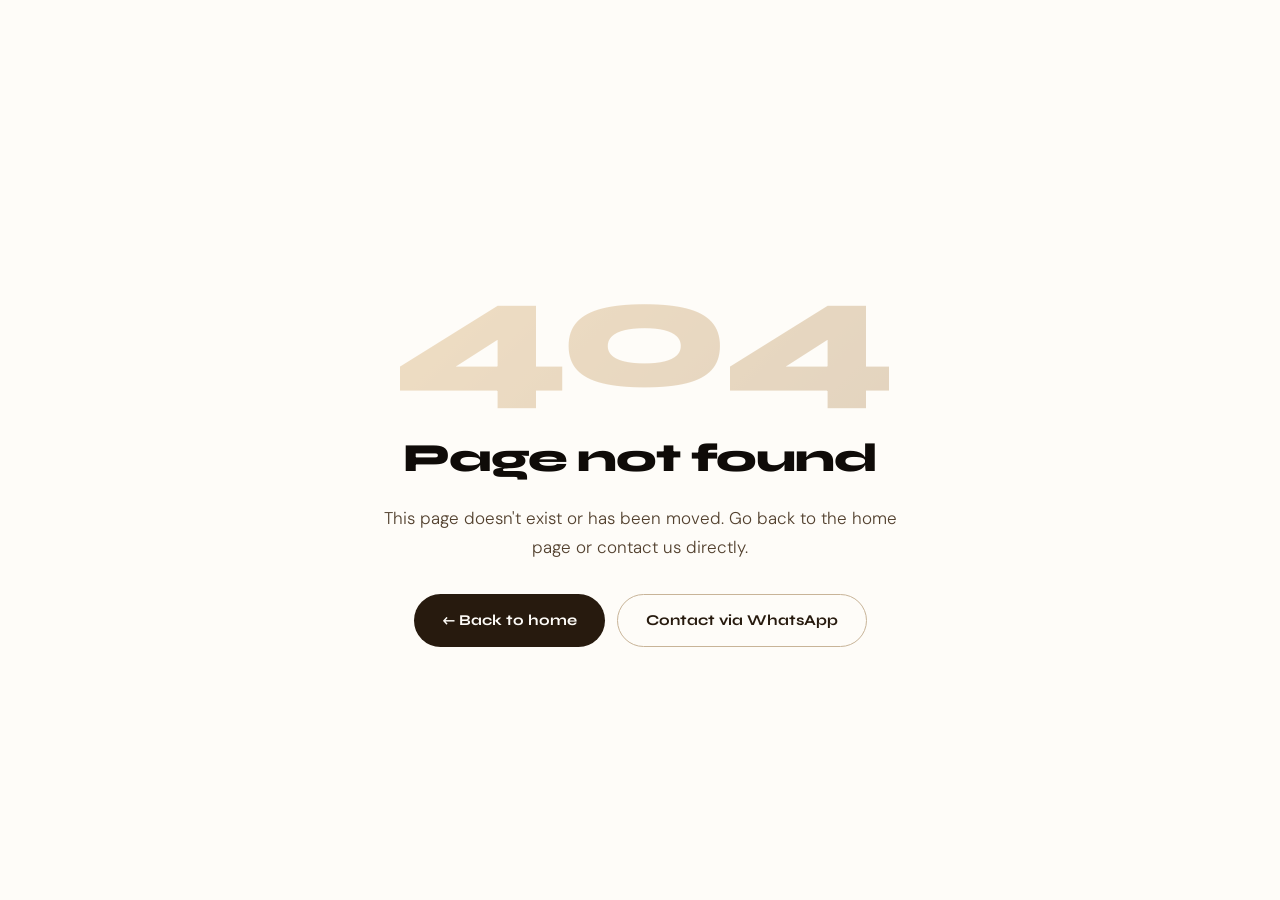
==== index.html @ 16328765 "deploy: 2026-05-04 21:07 — manual" ====
<!DOCTYPE html>
<html lang="fr">
  <head>
    <meta charset="UTF-8" />
    <link rel="icon" type="image/svg+xml" href="/favicon.svg" />
    <meta name="viewport" content="width=device-width, initial-scale=1.0" />
    <meta name="theme-color" content="#f5ede0" />

    <!-- SEO Primary -->
    <title>Zcoore — Solutions IT pour entrepreneurs & PME</title>
    <meta name="description" content="Zcoore vous aide à lancer, développer et maintenir votre présence digitale. Sites web, développement sur mesure, maintenance. Contactez-nous sur WhatsApp sous 24h." />
    <meta name="keywords" content="développement web, site internet, application web, maintenance, IT, entrepreneur, PME, startup, France" />
    <meta name="author" content="Zcoore" />
    <meta name="robots" content="index, follow" />
    <link rel="canonical" href="https://www.zcoore.com" />

    <!-- Open Graph -->
    <meta property="og:type"        content="website" />
    <meta property="og:url"         content="https://www.zcoore.com" />
    <meta property="og:title"       content="Zcoore — Solutions IT pour entrepreneurs" />
    <meta property="og:description" content="Lancez votre présence digitale avec un développeur senior. Sites web, développement sur mesure, maintenance et support." />
    <meta property="og:image"       content="https://www.zcoore.com/og-image.jpg" />
    <meta property="og:image:width" content="1200" />
    <meta property="og:image:height" content="630" />
    <meta property="og:locale"      content="fr_FR" />
    <meta property="og:site_name"   content="Zcoore" />

    <!-- Twitter Card -->
    <meta name="twitter:card"        content="summary_large_image" />
    <meta name="twitter:title"       content="Zcoore — Solutions IT" />
    <meta name="twitter:description" content="Lancez votre présence digitale avec un développeur senior." />
    <meta name="twitter:image"       content="https://www.zcoore.com/og-image.jpg" />

    <!-- JSON-LD Structured Data -->
    <script type="application/ld+json">
    {
      "@context": "https://schema.org",
      "@type": "LocalBusiness",
      "name": "Zcoore",
      "description": "Solutions IT pour entrepreneurs et PME — sites web, développement sur mesure, maintenance.",
      "url": "https://www.zcoore.com",
      "logo": "https://www.zcoore.com/logo.png",
      "contactPoint": {
        "@type": "ContactPoint",
        "contactType": "customer service",
        "availableLanguage": "French"
      },
      "offers": [
        { "@type": "Offer", "name": "Lancement Rapide", "price": "890", "priceCurrency": "EUR" },
        { "@type": "Offer", "name": "Maintenance mensuelle", "price": "89", "priceCurrency": "EUR" }
      ]
    }
    </script>

    <!-- Google Analytics 4 — Consent Mode v2 -->
    <!-- GA4 loads only after user consent (RGPD) -->
    <!-- Measurement ID set via VITE_GA4_ID env var at build time -->
    <script>
      // Initialize dataLayer and gtag before GA script loads
      window.dataLayer = window.dataLayer || [];
      function gtag(){ dataLayer.push(arguments); }

      // Default: deny all until user consents
      gtag('consent', 'default', {
        analytics_storage:  'denied',
        ad_storage:         'denied',
        ad_user_data:       'denied',
        ad_personalization: 'denied',
        wait_for_update:    500,
      });

      gtag('js', new Date());
    </script>

    <!-- Preload critical assets -->
    <link rel="preload" href="/logo.png" as="image" type="image/png" fetchpriority="high" />

    <!-- Fonts — preconnect first, then load -->
    <!-- Preconnect — critical third parties -->
    <link rel="preconnect" href="https://fonts.googleapis.com" />
    <link rel="preconnect" href="https://fonts.gstatic.com" crossorigin />
    <link rel="preconnect" href="https://www.googletagmanager.com" />
    <link rel="preconnect" href="https://www.google-analytics.com" />
    <link rel="dns-prefetch" href="https://wa.me" />
    <link rel="dns-prefetch" href="https://plausible.io" />
    <link href="https://fonts.googleapis.com/css2?family=Syne:wght@600;700;800&family=DM+Sans:opsz,wght@9..40,300;9..40,400;9..40,500&display=swap&subset=latin,latin-ext" rel="stylesheet" />
    <script type="module" crossorigin src="/assets/index-Bsj1W8L2.js"></script>
    <link rel="modulepreload" crossorigin href="/assets/react-D7Zzjp5l.js">
    <link rel="stylesheet" crossorigin href="/assets/index-YXdpjulF.css">
  </head>
  <body>
    <div id="root"></div>
  </body>
</html>
---- assets/index-YXdpjulF.css ----
._wrap_uvgyi_1{display:flex;align-items:center;gap:0;background:#271a0e0f;border:1px solid rgba(39,26,14,.12);border-radius:100px;padding:3px;flex-shrink:0}._btn_uvgyi_12{display:flex;align-items:center;gap:5px;font-family:var(--font-display);font-size:.75rem;font-weight:700;color:var(--text-secondary);padding:5px 10px;border-radius:100px;cursor:pointer;transition:all var(--transition);letter-spacing:.04em;white-space:nowrap;background:transparent}._btn_uvgyi_12:hover{color:var(--gold-dark);background:#c8872a14}._flag_uvgyi_34{font-size:.875rem;line-height:1}._currencySymbol_uvgyi_39{font-size:.875rem;font-weight:800;line-height:1;color:var(--gold-dark)}._label_uvgyi_46{font-size:.6875rem;letter-spacing:.06em}._divider_uvgyi_51{width:1px;height:16px;background:#271a0e24;flex-shrink:0}.nav-dark ._wrap_uvgyi_1{background:#ffffff14;border-color:#ffffff1f}.nav-dark ._btn_uvgyi_12{color:#fefcf8b3}.nav-dark ._divider_uvgyi_51{background:#ffffff24}._navbar_1hf2a_2{position:fixed;top:0;left:0;right:0;z-index:100;padding:0;transition:all var(--transition)}._inner_1hf2a_11{display:flex;align-items:center;justify-content:space-between;gap:24px;height:64px;background:#f5ede0b8;backdrop-filter:blur(12px);-webkit-backdrop-filter:blur(12px);border-bottom:1px solid rgba(200,135,42,.1);padding:0 clamp(20px,5vw,64px);transition:all var(--transition)}._navbar_1hf2a_2._scrolled_1hf2a_27 ._inner_1hf2a_11{height:56px;background:#fefcf8f7;border-bottom-color:var(--border);box-shadow:var(--shadow-sm)}._logo_1hf2a_35{display:flex;align-items:center;flex-shrink:0;z-index:110}._logoImg_1hf2a_42{height:42px;width:auto;object-fit:contain;filter:drop-shadow(0 2px 6px rgba(39,26,14,.1));transition:height var(--transition),filter var(--transition)}._navbar_1hf2a_2._scrolled_1hf2a_27 ._logoImg_1hf2a_42{height:36px}._logo_1hf2a_35:hover ._logoImg_1hf2a_42{filter:drop-shadow(0 4px 14px rgba(200,135,42,.3))}._nav_1hf2a_2{display:flex;align-items:center;gap:2px}._navLink_1hf2a_59{font-family:var(--font-display);font-size:.875rem;font-weight:600;color:var(--text-secondary);padding:7px 13px;border-radius:var(--radius-md);transition:color var(--transition),background var(--transition);letter-spacing:.02em;white-space:nowrap}._navLink_1hf2a_59:hover{color:var(--gold-dark);background:#c8872a14}._ctaNav_1hf2a_76{display:flex;align-items:center;gap:7px;font-family:var(--font-display);font-size:.875rem;font-weight:700;color:var(--white);background:#25d366;padding:9px 17px;border-radius:100px;transition:all var(--transition);margin-left:10px;white-space:nowrap;flex-shrink:0}._ctaNav_1hf2a_76:hover{background:#1eb85a;transform:translateY(-1px);box-shadow:0 4px 16px #25d36647}._hamburger_1hf2a_99{display:none;flex-direction:column;justify-content:center;gap:5px;padding:8px;border-radius:var(--radius-sm);z-index:110;cursor:pointer;flex-shrink:0}._bar_1hf2a_111{display:block;width:22px;height:2px;background:var(--wood);border-radius:2px;transition:all .32s var(--ease-in-out);transform-origin:center}._barOpen1_1hf2a_119{transform:translateY(7px) rotate(45deg)}._barOpen2_1hf2a_120{opacity:0;transform:scaleX(0)}._barOpen3_1hf2a_121{transform:translateY(-7px) rotate(-45deg)}@media (max-width: 960px){._navLink_1hf2a_59{padding:7px 10px;font-size:.8125rem}._ctaNav_1hf2a_76{padding:8px 13px}}@media (max-width: 768px){._hamburger_1hf2a_99{display:flex}._nav_1hf2a_2{position:fixed;inset:0;background:var(--cream);flex-direction:column;justify-content:center;align-items:center;gap:4px;opacity:0;visibility:hidden;pointer-events:none;transition:opacity .3s ease,visibility .3s ease;z-index:105;padding:80px 32px 48px}._navOpen_1hf2a_148{opacity:1;visibility:visible;pointer-events:all}._navLink_1hf2a_59{font-size:1.75rem;font-weight:800;padding:12px 24px;color:var(--wood);border-radius:var(--radius-lg);width:100%;text-align:center;letter-spacing:-.01em}._navLink_1hf2a_59:hover{color:var(--gold-dark);background:#c8872a14}._ctaNav_1hf2a_76{font-size:1.0625rem;padding:15px 36px;margin-left:0;margin-top:20px;width:100%;justify-content:center}}@media (max-width: 480px){._logoImg_1hf2a_42{height:34px}._navbar_1hf2a_2._scrolled_1hf2a_27 ._logoImg_1hf2a_42{height:30px}._navLink_1hf2a_59{font-size:1.5rem}}._rightGroup_1hf2a_179{display:flex;align-items:center;gap:10px;flex-shrink:0;z-index:110}._hero_17rfj_2{position:relative;min-height:100svh;display:flex;flex-direction:column;align-items:center;justify-content:center;overflow:hidden;background:var(--cream);padding:110px 0 72px}._bgGrid_17rfj_15{position:absolute;inset:0;background-image:linear-gradient(rgba(200,135,42,.055) 1px,transparent 1px),linear-gradient(90deg,rgba(200,135,42,.055) 1px,transparent 1px);background-size:56px 56px;mask-image:radial-gradient(ellipse 80% 80% at 50% 50%,black 10%,transparent 100%);pointer-events:none}._bgOrb1_17rfj_27{position:absolute;top:-12%;right:-8%;width:680px;height:680px;background:radial-gradient(circle,rgba(200,135,42,.1) 0%,transparent 65%);border-radius:50%;pointer-events:none}._bgOrb2_17rfj_37{position:absolute;bottom:-12%;left:-8%;width:480px;height:480px;background:radial-gradient(circle,rgba(122,34,24,.07) 0%,transparent 65%);border-radius:50%;pointer-events:none}._heroLogo_17rfj_47{position:relative;z-index:1;margin-bottom:4px}._heroLogoImg_17rfj_53{height:140px;width:auto;object-fit:contain;filter:drop-shadow(0 16px 48px rgba(39,26,14,.2)) drop-shadow(0 4px 12px rgba(39,26,14,.12));animation:_float_17rfj_1 5.5s ease-in-out infinite}._content_17rfj_65{position:relative;z-index:1;text-align:center;display:flex;flex-direction:column;align-items:center;gap:24px;width:100%}._badge_17rfj_77{display:inline-flex;align-items:center;gap:8px;font-size:.75rem;font-weight:600;color:var(--wood-mid);background:#271a0e0f;border:1px solid rgba(39,26,14,.12);padding:6px 14px;border-radius:100px;letter-spacing:.08em;text-transform:uppercase}._badgeDot_17rfj_92{width:7px;height:7px;background:#22c55e;border-radius:50%;flex-shrink:0;box-shadow:0 0 0 3px #22c55e2e;animation:_pulseGreen_17rfj_1 2.2s ease-in-out infinite}@keyframes _pulseGreen_17rfj_1{0%,to{box-shadow:0 0 0 3px #22c55e2e}50%{box-shadow:0 0 0 6px #22c55e14}}._heading_17rfj_107{font-size:clamp(2.5rem,7.5vw,6rem);font-weight:800;line-height:.98;letter-spacing:-.04em;color:var(--black);max-width:860px}._headingAccent_17rfj_116{color:var(--gold);position:relative;display:inline-block}._headingAccent_17rfj_116:after{content:"";position:absolute;bottom:3px;left:0;right:0;height:5px;background:linear-gradient(90deg,var(--gold) 0%,var(--gold-pale) 60%,transparent 100%);border-radius:3px;opacity:.4;transform:scaleX(.9);transform-origin:left}._subheading_17rfj_136{font-size:clamp(1rem,2.2vw,1.2rem);color:var(--text-secondary);max-width:520px;line-height:1.8;font-weight:300}._actions_17rfj_145{display:flex;flex-wrap:wrap;align-items:center;justify-content:center;gap:12px;margin-top:8px}._ctaPrimary_17rfj_154{display:inline-flex;align-items:center;gap:10px;font-family:var(--font-display);font-size:1rem;font-weight:700;color:var(--white);background:#25d366;padding:15px 30px;border-radius:100px;transition:all var(--transition);box-shadow:0 4px 20px #25d36647;letter-spacing:.01em;white-space:nowrap}._ctaPrimary_17rfj_154:hover{background:#1eb85a;transform:translateY(-2px);box-shadow:0 8px 32px #25d36661}._ctaSecondary_17rfj_177{display:inline-flex;align-items:center;gap:8px;font-family:var(--font-display);font-size:1rem;font-weight:600;color:var(--text-primary);padding:15px 26px;border-radius:100px;border:1.5px solid var(--border-dark);transition:all var(--transition);white-space:nowrap}._ctaSecondary_17rfj_177:hover{border-color:var(--gold);color:var(--gold-dark);background:#c8872a0f;gap:12px}._stats_17rfj_200{display:flex;align-items:center;gap:0;margin-top:20px;padding-top:32px;border-top:1px solid var(--border);width:100%;max-width:480px;justify-content:center}._stat_17rfj_200{display:flex;flex-direction:column;align-items:center;gap:3px;flex:1}._statNum_17rfj_220{font-family:var(--font-display);font-size:1.875rem;font-weight:800;color:var(--black);letter-spacing:-.04em;line-height:1}._statLabel_17rfj_229{font-size:.6875rem;color:var(--text-muted);font-weight:500;text-transform:uppercase;letter-spacing:.07em;text-align:center;line-height:1.3}._statDivider_17rfj_239{width:1px;height:36px;background:var(--border);flex-shrink:0}._scrollHint_17rfj_246{position:absolute;bottom:24px;left:50%;transform:translate(-50%);display:flex;flex-direction:column;align-items:center;gap:6px;font-size:.625rem;color:var(--text-light);text-transform:uppercase;letter-spacing:.14em}._scrollLine_17rfj_260{width:1px;height:36px;background:linear-gradient(to bottom,var(--gold),transparent);animation:_scrollPulse_17rfj_1 2.2s ease infinite}@keyframes _scrollPulse_17rfj_1{0%{transform:scaleY(0);transform-origin:top;opacity:1}50%{transform:scaleY(1);transform-origin:top;opacity:1}51%{transform:scaleY(1);transform-origin:bottom}to{transform:scaleY(0);transform-origin:bottom;opacity:0}}@media (max-width: 960px){._heroLogoImg_17rfj_53{height:115px}}@media (max-width: 768px){._hero_17rfj_2{padding:96px 0 64px}._heroLogoImg_17rfj_53{height:88px}._heading_17rfj_107{letter-spacing:-.025em}._actions_17rfj_145{flex-direction:column;width:100%}._ctaPrimary_17rfj_154,._ctaSecondary_17rfj_177{width:100%;justify-content:center;font-size:1.0625rem;padding:17px 24px}._scrollHint_17rfj_246{display:none}}@media (max-width: 480px){._hero_17rfj_2{padding:88px 0 56px}._heroLogoImg_17rfj_53{height:68px}._statNum_17rfj_220{font-size:1.5rem}._statLabel_17rfj_229{font-size:.625rem}}._section_18hr9_2{padding:var(--section-padding) 0;background:var(--white);position:relative}._section_18hr9_2:before{content:"";position:absolute;top:0;left:10%;right:10%;height:1px;background:linear-gradient(90deg,transparent,var(--border),transparent)}._header_18hr9_17{text-align:center;margin-bottom:var(--header-gap);display:flex;flex-direction:column;align-items:center;gap:14px}._label_18hr9_26{font-size:.6875rem;font-weight:700;text-transform:uppercase;letter-spacing:.14em;color:var(--gold-dark);display:flex;align-items:center;gap:8px}._label_18hr9_26:before{content:"";display:block;width:20px;height:1.5px;background:var(--gold);border-radius:1px}._title_18hr9_45{font-size:clamp(2rem,4.5vw,3.25rem);font-weight:800;letter-spacing:-.035em;color:var(--black)}._titleAccent_18hr9_52{color:var(--gold)}._description_18hr9_54{color:var(--text-secondary);font-size:clamp(.9375rem,1.8vw,1.0625rem);max-width:460px;line-height:1.75;font-weight:300}._grid_18hr9_63{display:grid;grid-template-columns:repeat(3,1fr);gap:20px}._card_18hr9_70{border-radius:var(--radius-xl);overflow:hidden;transition:transform var(--transition),box-shadow var(--transition);position:relative}._card_18hr9_70:hover{transform:translateY(-5px);box-shadow:var(--shadow-lg)}._cardInner_18hr9_82{padding:32px 28px;height:100%;display:flex;flex-direction:column;gap:18px}._card--gold_18hr9_91{background:var(--white);border:2px solid var(--gold);box-shadow:0 0 0 5px #c8872a12}._card--gold_18hr9_91 ._cardCta_18hr9_96{background:var(--gold);color:var(--white)}._card--gold_18hr9_91 ._cardCta_18hr9_96:hover{background:var(--gold-dark)}._card--gold_18hr9_91 ._feature_18hr9_98 svg{color:var(--gold-dark)}._card--dark_18hr9_100{background:var(--wood);border:2px solid var(--wood-light)}._card--dark_18hr9_100 ._cardTitle_18hr9_104{color:var(--white)}._card--dark_18hr9_100 ._cardSubtitle_18hr9_105{color:#fefcf873}._card--dark_18hr9_100 ._cardDescription_18hr9_106{color:#fefcf894}._card--dark_18hr9_100 ._feature_18hr9_98{color:#fefcf8cc}._card--dark_18hr9_100 ._feature_18hr9_98 svg{color:var(--gold-light)}._card--dark_18hr9_100 ._tag_18hr9_109{background:#c8872a24;color:var(--gold-light);border-color:#c8872a33}._card--dark_18hr9_100 ._cardCta_18hr9_96{background:#ffffff14;color:var(--white);border:1px solid rgba(255,255,255,.16)}._card--dark_18hr9_100 ._cardCta_18hr9_96:hover{background:#ffffff26}._card--light_18hr9_113{background:var(--cream);border:1.5px solid var(--border-dark)}._card--light_18hr9_113 ._cardCta_18hr9_96{background:var(--wood);color:var(--white)}._card--light_18hr9_113 ._cardCta_18hr9_96:hover{background:var(--black)}._card--light_18hr9_113 ._feature_18hr9_98 svg{color:var(--gold-dark)}._cardTop_18hr9_122{display:flex;align-items:center;justify-content:space-between}._iconWrap_18hr9_128{width:48px;height:48px;display:flex;align-items:center;justify-content:center;background:#c8872a1a;border-radius:var(--radius-md);flex-shrink:0}._icon_18hr9_128{font-size:1.375rem;line-height:1}._tag_18hr9_109{font-size:.6875rem;font-weight:700;text-transform:uppercase;letter-spacing:.08em;color:var(--gold-dark);background:#c8872a1a;border:1px solid rgba(200,135,42,.18);padding:4px 10px;border-radius:100px}._cardMeta_18hr9_152{display:flex;flex-direction:column;gap:3px}._cardTitle_18hr9_104{font-size:1.375rem;font-weight:800;letter-spacing:-.025em;line-height:1.1;color:var(--black)}._cardSubtitle_18hr9_105{font-size:.8125rem;color:var(--text-muted);font-weight:400}._cardDescription_18hr9_106{font-size:.9rem;color:var(--text-secondary);line-height:1.7;flex:1}._features_18hr9_175{list-style:none;display:flex;flex-direction:column;gap:9px}._feature_18hr9_98{display:flex;align-items:center;gap:9px;font-size:.875rem;color:var(--text-secondary)}._feature_18hr9_98 svg{flex-shrink:0;color:var(--gold-dark)}._cardCta_18hr9_96{display:flex;align-items:center;justify-content:space-between;gap:8px;font-family:var(--font-display);font-size:.9rem;font-weight:700;padding:14px 18px 13px;border-radius:var(--radius-md);transition:all var(--transition);margin-top:auto;cursor:pointer;letter-spacing:.01em;border:none}@media (max-width: 960px){._grid_18hr9_63{grid-template-columns:repeat(2,1fr)}._grid_18hr9_63>*:nth-child(3){grid-column:1 / -1;max-width:480px;justify-self:center;width:100%}}@media (max-width: 768px){._grid_18hr9_63{grid-template-columns:1fr}._grid_18hr9_63>*:nth-child(3){grid-column:auto;max-width:none;justify-self:auto}}@media (max-width: 480px){._cardInner_18hr9_82{padding:24px 20px}._cardTitle_18hr9_104{font-size:1.25rem}}._card--cream_18hr9_232{background:var(--cream);border:1.5px solid var(--border-dark)}._card--cream_18hr9_232 ._cardTitle_18hr9_104{color:var(--black)}._card--cream_18hr9_232 ._cardSubtitle_18hr9_105{color:var(--text-muted)}._card--cream_18hr9_232 ._cardDescription_18hr9_106,._card--cream_18hr9_232 ._feature_18hr9_98{color:var(--text-secondary)}._card--cream_18hr9_232 ._feature_18hr9_98 svg{color:var(--gold-dark)}._card--cream_18hr9_232 ._cardCta_18hr9_96{background:var(--wood);color:var(--white);border:none}._card--cream_18hr9_232 ._cardCta_18hr9_96:hover{background:var(--black)}._section_68p4r_1{padding:var(--section-padding) 0;background:var(--cream);position:relative}._section_68p4r_1:before{content:"";position:absolute;top:0;left:10%;right:10%;height:1px;background:linear-gradient(90deg,transparent,var(--border-dark),transparent)}._header_68p4r_13{text-align:center;margin-bottom:var(--header-gap);display:flex;flex-direction:column;align-items:center;gap:14px}._label_68p4r_21{font-size:.6875rem;font-weight:700;text-transform:uppercase;letter-spacing:.14em;color:var(--gold-dark);display:flex;align-items:center;gap:8px}._label_68p4r_21:before{content:"";display:block;width:20px;height:1.5px;background:var(--gold);border-radius:1px}._title_68p4r_32{font-size:clamp(2rem,4.5vw,3.25rem);font-weight:800;letter-spacing:-.035em;color:var(--black);line-height:1.08}._titleAccent_68p4r_37{color:var(--gold)}._description_68p4r_38{color:var(--text-secondary);font-size:clamp(.9375rem,1.8vw,1.0625rem);max-width:480px;line-height:1.75;font-weight:300}._toggle_68p4r_43{display:inline-flex;align-items:center;gap:4px;background:var(--white);border:1.5px solid var(--border-dark);border-radius:100px;padding:4px;margin-top:6px}._toggleBtn_68p4r_48{display:flex;align-items:center;gap:8px;font-family:var(--font-display);font-size:.875rem;font-weight:600;color:var(--text-muted);padding:9px 22px;border-radius:100px;transition:all var(--transition);cursor:pointer;letter-spacing:.02em;white-space:nowrap}._toggleActive_68p4r_55{background:var(--wood);color:var(--white)}._saveBadge_68p4r_56{font-size:.6875rem;font-weight:700;color:var(--wood);background:var(--gold-pale);padding:2px 7px;border-radius:100px}._toggleActive_68p4r_55 ._saveBadge_68p4r_56{background:var(--gold);color:var(--white)}._grid_68p4r_63{display:grid;grid-template-columns:repeat(3,1fr);gap:20px;align-items:stretch}._card_68p4r_68{border-radius:var(--radius-xl);padding:32px 28px;display:flex;flex-direction:column;gap:22px;position:relative;overflow:hidden;transition:transform var(--transition),box-shadow var(--transition)}._card_68p4r_68:hover{transform:translateY(-5px);box-shadow:var(--shadow-lg)}._cardFeatured_68p4r_77{transform:translateY(-6px);box-shadow:var(--shadow-xl);z-index:1}._cardFeatured_68p4r_77:hover{transform:translateY(-10px)}._card--light_68p4r_80{background:var(--white);border:1.5px solid var(--border-dark)}._card--light_68p4r_80 ._planName_68p4r_81{color:var(--black)}._card--light_68p4r_80 ._planDesc_68p4r_82{color:var(--text-muted)}._card--light_68p4r_80 ._priceAmount_68p4r_83{color:var(--wood)}._card--light_68p4r_80 ._priceCurrencySymbol_68p4r_84{color:var(--gold-dark)}._card--light_68p4r_80 ._pricePeriod_68p4r_85,._card--light_68p4r_80 ._priceSub_68p4r_86{color:var(--text-muted)}._card--light_68p4r_80 ._priceBlock_68p4r_87{border-color:var(--border)}._card--light_68p4r_80 ._feature_68p4r_88{color:var(--text-secondary);border-bottom-color:var(--border-light)}._card--light_68p4r_80 ._featureNo_68p4r_89{color:var(--text-light);opacity:.6}._card--light_68p4r_80 ._feature_68p4r_88 svg{color:var(--gold-dark)}._card--light_68p4r_80 ._featureNo_68p4r_89 svg{color:var(--text-light)}._card--dark_68p4r_93{background:var(--wood);border:1.5px solid rgba(200,135,42,.25)}._card--dark_68p4r_93:after{content:"";position:absolute;top:0;left:0;right:0;height:3px;background:linear-gradient(90deg,var(--gold-dark),var(--gold-light),var(--gold-dark))}._card--dark_68p4r_93 ._planName_68p4r_81{color:var(--white)}._card--dark_68p4r_93 ._planDesc_68p4r_82{color:#fefcf880}._card--dark_68p4r_93 ._priceBlock_68p4r_87{border-color:#c8872a2e}._card--dark_68p4r_93 ._priceAmount_68p4r_83,._card--dark_68p4r_93 ._priceCustom_68p4r_102{color:var(--gold-light)}._card--dark_68p4r_93 ._priceCurrencySymbol_68p4r_84,._card--dark_68p4r_93 ._pricePeriod_68p4r_85{color:var(--gold)}._card--dark_68p4r_93 ._priceSub_68p4r_86{color:#fefcf86b}._card--dark_68p4r_93 ._feature_68p4r_88{color:#fefcf8cc;border-bottom-color:#ffffff12}._card--dark_68p4r_93 ._featureNo_68p4r_89{color:#fefcf847}._card--dark_68p4r_93 ._feature_68p4r_88 svg{color:var(--gold-light)}._card--dark_68p4r_93 ._featureNo_68p4r_89 svg{color:#ffffff2e}._featuredBanner_68p4r_111{position:absolute;top:0;left:0;right:0;text-align:center;font-family:var(--font-display);font-size:.6875rem;font-weight:800;text-transform:uppercase;letter-spacing:.12em;color:var(--wood);background:linear-gradient(90deg,var(--gold-dark),var(--gold-light),var(--gold-dark));padding:8px;z-index:1}._card--dark_68p4r_93._cardFeatured_68p4r_77:after{display:none}._cardTop_68p4r_122{display:flex;gap:14px;align-items:flex-start;margin-top:24px}._card_68p4r_68:not(._cardFeatured_68p4r_77) ._cardTop_68p4r_122{margin-top:0}._planIcon_68p4r_124{font-size:1.625rem;line-height:1;flex-shrink:0;margin-top:2px}._planName_68p4r_81{font-size:1.3125rem;font-weight:800;letter-spacing:-.025em;line-height:1.1}._planDesc_68p4r_82{font-size:.875rem;margin-top:4px;line-height:1.55;font-weight:300}._priceBlock_68p4r_87{display:flex;flex-direction:column;gap:5px;padding:18px 0;border-top:1px solid var(--border);border-bottom:1px solid var(--border)}._priceRow_68p4r_133{display:flex;align-items:baseline;gap:3px;flex-wrap:wrap}._priceAmount_68p4r_83{font-family:var(--font-display);font-size:3rem;font-weight:800;letter-spacing:-.045em;line-height:1;color:var(--wood)}._priceCurrencySymbol_68p4r_84{font-family:var(--font-display);font-size:1.25rem;font-weight:700;color:var(--gold-dark);margin-left:2px}._pricePeriod_68p4r_85{font-family:var(--font-display);font-size:.9375rem;font-weight:500;margin-left:3px;color:var(--text-muted)}._priceCustom_68p4r_102{font-family:var(--font-display);font-size:2rem;font-weight:800;letter-spacing:-.03em;color:var(--gold-light)}._priceSub_68p4r_86{font-size:.8rem;font-weight:400;line-height:1.5;color:var(--text-muted)}._features_68p4r_152{list-style:none;display:flex;flex-direction:column;flex:1}._feature_68p4r_88{display:flex;align-items:flex-start;gap:9px;font-size:.875rem;font-weight:400;padding:8px 0;border-bottom:1px solid var(--border-light);line-height:1.4;color:var(--text-secondary)}._feature_68p4r_88:last-child{border-bottom:none}._feature_68p4r_88 svg{flex-shrink:0;margin-top:1px;color:var(--gold-dark)}._featureNo_68p4r_89{opacity:.55}._featureNo_68p4r_89 svg{color:var(--text-muted)!important}._cta_68p4r_164{display:flex;align-items:center;justify-content:space-between;font-family:var(--font-display);font-size:.9rem;font-weight:700;padding:13px 18px;border-radius:var(--radius-md);transition:all var(--transition);cursor:pointer;margin-top:auto;color:var(--wood);background:var(--cream);border:1.5px solid var(--border-dark);letter-spacing:.01em}._cta_68p4r_164:hover{background:var(--gold);border-color:var(--gold);color:var(--white);transform:translateY(-1px)}._ctaFeatured_68p4r_173{background:var(--gold);border-color:var(--gold);color:var(--wood);font-weight:800;font-size:.9375rem;padding:14px 20px}._ctaFeatured_68p4r_173:hover{background:var(--gold-light);border-color:var(--gold-light)}._note_68p4r_176{text-align:center;margin-top:48px;font-size:.9rem;color:var(--text-muted);line-height:1.6}@media (max-width: 960px){._grid_68p4r_63{grid-template-columns:repeat(2,1fr);max-width:680px;margin:0 auto}._cardFeatured_68p4r_77{grid-column:1 / -1;transform:none;box-shadow:var(--shadow-xl);order:-1}._cardFeatured_68p4r_77:hover{transform:translateY(-5px)}}@media (max-width: 768px){._grid_68p4r_63{grid-template-columns:1fr;max-width:100%;gap:14px}._cardFeatured_68p4r_77{grid-column:auto}._priceAmount_68p4r_83{font-size:2.875rem}}@media (max-width: 480px){._card_68p4r_68{padding:24px 20px}._priceAmount_68p4r_83{font-size:2.5rem}._toggleBtn_68p4r_48{padding:8px 14px;font-size:.8125rem}}._badge_1b08i_1{display:inline-flex;align-items:center;gap:7px;font-family:var(--font-display);font-size:.8125rem;font-weight:600;color:var(--text-primary);background:var(--white);border:1px solid var(--border);padding:6px 13px 6px 9px;border-radius:100px;transition:all var(--transition);cursor:default;letter-spacing:.02em;position:relative}._badge_1b08i_1:before{content:"";position:absolute;left:0;top:0;bottom:0;width:3px;background:var(--tech-color, var(--gold));border-radius:100px 0 0 100px;opacity:.7;transition:opacity var(--transition)}._badge_1b08i_1:hover{border-color:var(--tech-color, var(--gold));transform:translateY(-2px);box-shadow:var(--shadow-md)}._badge_1b08i_1:hover:before{opacity:1}._icon_1b08i_43{width:16px;height:16px;flex-shrink:0;color:var(--tech-color, var(--gold-dark))}._letterIcon_1b08i_50{width:16px;height:16px;display:flex;align-items:center;justify-content:center;font-family:var(--font-display);font-size:.75rem;font-weight:800;color:var(--tech-color, var(--gold-dark));flex-shrink:0}._name_1b08i_63{line-height:1}._section_1kfya_2{padding:var(--section-padding) 0;background:var(--white);position:relative}._section_1kfya_2:before{content:"";position:absolute;top:0;left:10%;right:10%;height:1px;background:linear-gradient(90deg,transparent,var(--border),transparent)}._layout_1kfya_16{display:grid;grid-template-columns:380px 1fr;gap:80px;align-items:center}._left_1kfya_24{display:flex;flex-direction:column;align-items:center;gap:36px}._avatarWrap_1kfya_31{position:relative}._avatar_1kfya_31{width:200px;height:200px;border-radius:50%;background:linear-gradient(145deg,var(--wood) 0%,var(--wood-mid) 100%);display:flex;align-items:center;justify-content:center;border:3px solid var(--gold);box-shadow:0 0 0 8px #c8872a17,var(--shadow-xl);animation:_float_1kfya_1 4.5s ease-in-out infinite}._avatarInitial_1kfya_47{font-family:var(--font-display);font-size:5rem;font-weight:800;color:var(--gold-light);line-height:1}._avatarBadge_1kfya_55{position:absolute;bottom:10px;right:-14px;display:flex;align-items:center;gap:6px;font-size:.75rem;font-weight:700;color:var(--white);background:var(--wood);border:2px solid var(--gold);padding:6px 13px;border-radius:100px;letter-spacing:.05em;text-transform:uppercase;white-space:nowrap;box-shadow:var(--shadow-md)}._avatarBadgeDot_1kfya_74{width:7px;height:7px;background:#22c55e;border-radius:50%;flex-shrink:0}._credentials_1kfya_82{display:flex;gap:0;width:100%;background:var(--cream);border:1px solid var(--border);border-radius:var(--radius-lg);overflow:hidden}._credential_1kfya_82{display:flex;flex-direction:column;align-items:center;gap:3px;text-align:center;flex:1;padding:18px 12px;position:relative}._credential_1kfya_82+._credential_1kfya_82:before{content:"";position:absolute;left:0;top:20%;bottom:20%;width:1px;background:var(--border-dark)}._credNum_1kfya_111{font-family:var(--font-display);font-size:1.75rem;font-weight:800;color:var(--black);letter-spacing:-.04em;line-height:1}._credLabel_1kfya_120{font-size:.625rem;color:var(--text-muted);text-transform:uppercase;letter-spacing:.07em;font-weight:600;line-height:1.35}._right_1kfya_130{display:flex;flex-direction:column;gap:20px}._label_1kfya_136{font-size:.6875rem;font-weight:700;text-transform:uppercase;letter-spacing:.14em;color:var(--gold-dark);display:flex;align-items:center;gap:8px}._label_1kfya_136:before{content:"";display:block;width:20px;height:1.5px;background:var(--gold);border-radius:1px}._title_1kfya_154{font-size:clamp(1.875rem,3.5vw,2.875rem);font-weight:800;letter-spacing:-.035em;line-height:1.08;color:var(--black)}._titleAccent_1kfya_161{color:var(--gold)}._text_1kfya_163{font-size:1.0625rem;color:var(--text-secondary);line-height:1.82;font-weight:300}._stackSection_1kfya_171{margin-top:4px;display:flex;flex-direction:column;gap:14px;padding-top:20px;border-top:1px solid var(--border)}._stackLabel_1kfya_180{font-size:.6875rem;font-weight:700;text-transform:uppercase;letter-spacing:.11em;color:var(--text-muted)}._stack_1kfya_171{display:flex;flex-wrap:wrap;gap:7px}._techBadge_1kfya_194{font-family:var(--font-display);font-size:.8125rem;font-weight:600;color:var(--text-primary);background:var(--cream);border:1px solid var(--border);padding:6px 13px;border-radius:100px;transition:all var(--transition);cursor:default;letter-spacing:.02em}._techBadge_1kfya_194:hover{background:var(--wood);color:var(--gold-light);border-color:var(--wood);transform:translateY(-2px);box-shadow:var(--shadow-md)}@media (max-width: 1024px){._layout_1kfya_16{grid-template-columns:320px 1fr;gap:56px}._avatar_1kfya_31{width:170px;height:170px}._avatarInitial_1kfya_47{font-size:4.25rem}}@media (max-width: 900px){._layout_1kfya_16{grid-template-columns:1fr;gap:48px}._left_1kfya_24{flex-direction:row;align-items:center;justify-content:center;gap:36px}._credentials_1kfya_82{flex-direction:column;border-radius:var(--radius-md);flex:none;min-width:160px}._credential_1kfya_82+._credential_1kfya_82:before{inset:0 20% auto;width:auto;height:1px}}@media (max-width: 768px){._left_1kfya_24{flex-direction:column}._credentials_1kfya_82{flex-direction:row;width:100%}._credential_1kfya_82+._credential_1kfya_82:before{inset:20% auto 20% 0;width:1px;height:auto}._avatar_1kfya_31{width:150px;height:150px}._avatarInitial_1kfya_47{font-size:3.75rem}._avatarBadge_1kfya_55{font-size:.6875rem;right:-8px}}@media (max-width: 480px){._avatar_1kfya_31{width:130px;height:130px}._avatarInitial_1kfya_47{font-size:3.25rem}._credNum_1kfya_111{font-size:1.5rem}}._avatarPhoto_1kfya_261{width:100%;height:100%;object-fit:cover;border-radius:50%;display:block}._wrap_qvyrm_1{position:relative;overflow:hidden;display:block;background:var(--cream)}._img_qvyrm_9{width:100%;height:100%;display:block;transition:opacity .3s ease}._loading_qvyrm_16 ._img_qvyrm_9{opacity:0}._loaded_qvyrm_17 ._img_qvyrm_9{opacity:1}._fit-cover_qvyrm_20{object-fit:cover}._fit-contain_qvyrm_21{object-fit:contain}._fit-fill_qvyrm_22{object-fit:fill}._shimmer_qvyrm_25{position:absolute;inset:0;background:linear-gradient(90deg,var(--cream) 0%,var(--cream-mid) 40%,var(--cream) 80%);background-size:200% 100%;animation:_shimmerSlide_qvyrm_1 1.4s ease-in-out infinite}@keyframes _shimmerSlide_qvyrm_1{0%{background-position:200% 0}to{background-position:-200% 0}}._loaded_qvyrm_17 ._shimmer_qvyrm_25{display:none}._fallback_qvyrm_46{width:100%;height:100%;display:flex;align-items:center;justify-content:center;background:var(--cream);color:var(--text-muted);min-height:80px}._fallbackIcon_qvyrm_57{font-size:2rem;opacity:.4}._section_4qfev_1{padding:var(--section-padding) 0;background:var(--cream);position:relative}._section_4qfev_1:before{content:"";position:absolute;top:0;left:10%;right:10%;height:1px;background:linear-gradient(90deg,transparent,var(--border-dark),transparent)}._header_4qfev_15{text-align:center;margin-bottom:var(--header-gap);display:flex;flex-direction:column;align-items:center;gap:14px}._label_4qfev_24{font-size:.6875rem;font-weight:700;text-transform:uppercase;letter-spacing:.14em;color:var(--gold-dark);display:flex;align-items:center;gap:8px}._label_4qfev_24:before{content:"";display:block;width:20px;height:1.5px;background:var(--gold);border-radius:1px}._title_4qfev_36{font-size:clamp(2rem,4.5vw,3.25rem);font-weight:800;letter-spacing:-.035em;color:var(--black);line-height:1.08}._titleAccent_4qfev_41{color:var(--gold)}._description_4qfev_43{color:var(--text-secondary);font-size:clamp(.9375rem,1.8vw,1.0625rem);max-width:480px;line-height:1.75;font-weight:300}._filters_4qfev_50{display:flex;gap:6px;flex-wrap:wrap;justify-content:center;margin-top:4px}._filterBtn_4qfev_58{font-family:var(--font-display);font-size:.8125rem;font-weight:600;color:var(--text-muted);background:var(--white);border:1.5px solid var(--border-dark);padding:7px 18px;border-radius:100px;cursor:pointer;transition:all var(--transition);letter-spacing:.03em}._filterBtn_4qfev_58:hover{color:var(--gold-dark);border-color:var(--gold)}._filterActive_4qfev_76{background:var(--wood);color:var(--white)!important;border-color:var(--wood)!important}._grid_4qfev_83{display:grid;grid-template-columns:repeat(3,1fr);gap:20px}._card_4qfev_90{background:var(--white);border-radius:var(--radius-xl);overflow:hidden;border:1.5px solid var(--border);transition:transform var(--transition),box-shadow var(--transition),border-color var(--transition);display:flex;flex-direction:column}._card_4qfev_90:hover{transform:translateY(-5px);box-shadow:var(--shadow-lg);border-color:var(--gold)}._visual_4qfev_107{position:relative;height:180px;background:linear-gradient(135deg,var(--grad-from, #c8872a),var(--grad-to, #2a1f14));overflow:hidden;flex-shrink:0}._visual_4qfev_107:before{content:"";position:absolute;inset:0;background-image:url("data:image/svg+xml,%3Csvg viewBox='0 0 200 200' xmlns='http://www.w3.org/2000/svg'%3E%3Cfilter id='n'%3E%3CfeTurbulence type='fractalNoise' baseFrequency='0.9' numOctaves='4' stitchTiles='stitch'/%3E%3C/filter%3E%3Crect width='100%25' height='100%25' filter='url(%23n)' opacity='0.04'/%3E%3C/svg%3E");opacity:.5}._visualInner_4qfev_124{position:absolute;inset:16px;background:#ffffff0f;border-radius:var(--radius-md);border:1px solid rgba(255,255,255,.12);overflow:hidden;backdrop-filter:blur(4px)}._mockupBar_4qfev_134{display:flex;gap:5px;padding:8px 10px;background:#00000026;border-bottom:1px solid rgba(255,255,255,.07)}._mockupBar_4qfev_134 span{display:block;width:7px;height:7px;border-radius:50%;background:#ffffff4d}._mockupBar_4qfev_134 span:first-child{background:#ff646480}._mockupBar_4qfev_134 span:nth-child(2){background:#ffc83280}._mockupBar_4qfev_134 span:last-child{background:#32c86480}._mockupContent_4qfev_153{padding:12px;display:flex;flex-direction:column;gap:8px}._mockupLine_4qfev_160{height:7px;background:#ffffff2e;border-radius:4px}._mockupBlock_4qfev_166{height:40px;background:#ffffff14;border-radius:var(--radius-sm);margin:4px 0}._categoryBadge_4qfev_173{position:absolute;top:12px;right:12px;width:32px;height:32px;background:#0000004d;backdrop-filter:blur(8px);border-radius:50%;display:flex;align-items:center;justify-content:center;font-size:.9375rem;border:1px solid rgba(255,255,255,.15)}._body_4qfev_188{padding:24px;display:flex;flex-direction:column;gap:12px;flex:1}._meta_4qfev_196{display:flex;align-items:center;gap:10px}._year_4qfev_202{font-size:.75rem;font-weight:700;color:var(--text-muted);letter-spacing:.06em}._duration_4qfev_208{font-size:.75rem;font-weight:600;color:var(--gold-dark);background:#c8872a1a;border:1px solid rgba(200,135,42,.18);padding:2px 8px;border-radius:100px}._cardTitle_4qfev_217{font-size:1.125rem;font-weight:800;color:var(--black);letter-spacing:-.02em;line-height:1.2}._tagline_4qfev_225{font-size:.875rem;color:var(--text-muted);line-height:1.5;font-weight:300}._metrics_4qfev_233{display:flex;gap:0;background:var(--cream);border:1px solid var(--border);border-radius:var(--radius-md);overflow:hidden;margin:4px 0}._metric_4qfev_233{flex:1;display:flex;flex-direction:column;align-items:center;gap:2px;padding:10px 8px;text-align:center;position:relative}._metric_4qfev_233+._metric_4qfev_233:before{content:"";position:absolute;left:0;top:20%;bottom:20%;width:1px;background:var(--border-dark)}._metricValue_4qfev_262{font-family:var(--font-display);font-size:1rem;font-weight:800;color:var(--black);letter-spacing:-.02em;line-height:1}._metricLabel_4qfev_270{font-size:.625rem;color:var(--text-muted);text-transform:uppercase;letter-spacing:.06em;font-weight:500;line-height:1.3}._stack_4qfev_280{display:flex;flex-wrap:wrap;gap:5px}._stackBadge_4qfev_286{font-family:var(--font-display);font-size:.6875rem;font-weight:600;color:var(--text-secondary);background:var(--cream);border:1px solid var(--border);padding:3px 9px;border-radius:100px;letter-spacing:.02em}._actions_4qfev_298{display:flex;align-items:center;gap:10px;margin-top:auto;padding-top:8px}._caseBtn_4qfev_306{display:flex;align-items:center;gap:8px;font-family:var(--font-display);font-size:.875rem;font-weight:700;color:var(--white);background:var(--wood);padding:10px 18px;border-radius:var(--radius-md);cursor:pointer;transition:all var(--transition);flex:1;justify-content:center;letter-spacing:.01em}._caseBtn_4qfev_306:hover{background:var(--black);gap:12px}._liveBtn_4qfev_328{display:flex;align-items:center;justify-content:center;width:38px;height:38px;background:var(--cream);border:1.5px solid var(--border-dark);border-radius:var(--radius-md);color:var(--text-muted);transition:all var(--transition);flex-shrink:0}._liveBtn_4qfev_328:hover{border-color:var(--gold);color:var(--gold-dark);background:#c8872a0f}@media (max-width: 960px){._grid_4qfev_83{grid-template-columns:repeat(2,1fr)}}@media (max-width: 640px){._grid_4qfev_83{grid-template-columns:1fr}._visual_4qfev_107{height:150px}}@media (max-width: 480px){._body_4qfev_188{padding:18px}._metricValue_4qfev_262{font-size:.875rem}}._screenshot_4qfev_363{width:100%;height:100%;display:block;transition:transform .4s var(--ease-out)}._card_4qfev_90:hover ._screenshot_4qfev_363{transform:scale(1.03)}._section_15iat_1{padding:var(--section-padding) 0;background:var(--white);position:relative}._section_15iat_1:before{content:"";position:absolute;top:0;left:10%;right:10%;height:1px;background:linear-gradient(90deg,transparent,var(--border),transparent)}._header_15iat_15{text-align:center;margin-bottom:var(--header-gap);display:flex;flex-direction:column;align-items:center;gap:14px}._label_15iat_24{font-size:.6875rem;font-weight:700;text-transform:uppercase;letter-spacing:.14em;color:var(--gold-dark);display:flex;align-items:center;gap:8px}._label_15iat_24:before{content:"";display:block;width:20px;height:1.5px;background:var(--gold);border-radius:1px}._title_15iat_36{font-size:clamp(2rem,4.5vw,3.25rem);font-weight:800;letter-spacing:-.035em;color:var(--black);line-height:1.08}._titleAccent_15iat_41{color:var(--gold)}._description_15iat_43{color:var(--text-secondary);font-size:clamp(.9375rem,1.8vw,1.0625rem);max-width:520px;line-height:1.75;font-weight:300}._grid_15iat_50{display:grid;grid-template-columns:repeat(3,1fr);grid-template-rows:auto auto;gap:20px}._card_15iat_58{display:flex;flex-direction:column;background:var(--white);border:1.5px solid var(--border);border-radius:var(--radius-xl);overflow:hidden;transition:transform var(--transition),box-shadow var(--transition),border-color var(--transition)}._card_15iat_58:hover{transform:translateY(-4px);box-shadow:var(--shadow-md);border-color:var(--gold)}._cardFeatured_15iat_75{grid-column:1 / -1;flex-direction:row}._cardFeatured_15iat_75 ._visual_15iat_80{width:42%;height:auto;min-height:240px;flex-shrink:0;border-radius:0}._cardFeatured_15iat_75 ._body_15iat_88{flex:1;padding:36px 32px}._cardFeatured_15iat_75 ._cardTitle_15iat_93{font-size:1.5rem}._cardFeatured_15iat_75 ._excerpt_15iat_97{display:block;-webkit-line-clamp:unset}._visual_15iat_80{position:relative;height:160px;background:linear-gradient(135deg,var(--grad-from, #c8872a) 0%,var(--grad-to, #2a1f14) 100%);overflow:hidden;flex-shrink:0}._visualOverlay_15iat_115{position:absolute;inset:0;background:linear-gradient(to bottom,transparent 40%,rgba(15,11,8,.4) 100%)}._visualMeta_15iat_121{position:absolute;bottom:12px;left:14px;right:14px;display:flex;align-items:center;justify-content:space-between;gap:8px}._category_15iat_130{font-family:var(--font-display);font-size:.6875rem;font-weight:700;text-transform:uppercase;letter-spacing:.1em;color:var(--white);background:#c8872ad9;backdrop-filter:blur(4px);padding:4px 10px;border-radius:100px}._readTime_15iat_141{font-size:.6875rem;font-weight:500;color:#fefcf8cc;background:#0000004d;backdrop-filter:blur(4px);padding:4px 10px;border-radius:100px}._body_15iat_88{padding:22px 20px 24px;display:flex;flex-direction:column;gap:10px;flex:1}._date_15iat_159{font-size:.75rem;color:var(--text-muted);font-weight:500;letter-spacing:.04em}._cardTitle_15iat_93{font-size:1.0625rem;font-weight:800;color:var(--black);letter-spacing:-.02em;line-height:1.3}._excerpt_15iat_97{font-size:.875rem;color:var(--text-muted);line-height:1.65;font-weight:300;flex:1;display:-webkit-box;-webkit-box-orient:vertical;-webkit-line-clamp:3;overflow:hidden}._readBtn_15iat_186{display:inline-flex;align-items:center;gap:6px;font-family:var(--font-display);font-size:.875rem;font-weight:700;color:var(--gold-dark);background:none;border:none;padding:0;cursor:pointer;transition:gap var(--transition),color var(--transition);margin-top:4px;align-self:flex-start}._readBtn_15iat_186:hover{color:var(--gold);gap:10px}@media (max-width: 960px){._cardFeatured_15iat_75{flex-direction:column;grid-column:auto}._cardFeatured_15iat_75 ._visual_15iat_80{width:100%;height:200px}._cardFeatured_15iat_75 ._body_15iat_88{padding:22px 20px 24px}._cardFeatured_15iat_75 ._cardTitle_15iat_93{font-size:1.125rem}._grid_15iat_50{grid-template-columns:repeat(2,1fr)}}@media (max-width: 640px){._grid_15iat_50{grid-template-columns:1fr}._visual_15iat_80{height:140px}}._section_t0f55_2{padding:var(--section-padding) 0;background:var(--wood);position:relative;overflow:hidden}._section_t0f55_2:before{content:"";position:absolute;top:-200px;left:50%;transform:translate(-50%);width:900px;height:900px;background:radial-gradient(circle,rgba(200,135,42,.055) 0%,transparent 65%);pointer-events:none}._section_t0f55_2:after{content:"";position:absolute;inset:0;background-image:linear-gradient(rgba(200,135,42,.025) 1px,transparent 1px),linear-gradient(90deg,rgba(200,135,42,.025) 1px,transparent 1px);background-size:48px 48px;mask-image:radial-gradient(ellipse 90% 80% at 50% 50%,black,transparent 100%);pointer-events:none}._header_t0f55_33{text-align:center;margin-bottom:var(--header-gap);display:flex;flex-direction:column;align-items:center;gap:14px;position:relative;z-index:1}._label_t0f55_44{font-size:.6875rem;font-weight:700;text-transform:uppercase;letter-spacing:.14em;color:var(--gold);display:flex;align-items:center;gap:8px}._label_t0f55_44:before{content:"";display:block;width:20px;height:1.5px;background:var(--gold);border-radius:1px}._title_t0f55_62{font-size:clamp(2rem,4.5vw,3.25rem);font-weight:800;letter-spacing:-.035em;color:var(--white)}._titleAccent_t0f55_68{color:var(--gold-light)}._description_t0f55_70{color:#fefcf875;font-size:clamp(.9375rem,1.8vw,1.0625rem);max-width:460px;line-height:1.75;font-weight:300}._steps_t0f55_79{display:flex;align-items:stretch;position:relative;z-index:1}._stepWrap_t0f55_86{display:flex;align-items:center;flex:1}._step_t0f55_79{flex:1;background:#ffffff0a;border:1px solid rgba(255,255,255,.07);border-radius:var(--radius-xl);padding:32px 26px;display:flex;flex-direction:column;gap:14px;transition:background var(--transition),border-color var(--transition),transform var(--transition);position:relative;overflow:hidden}._step_t0f55_79:before{content:"";position:absolute;top:0;left:0;right:0;height:2px;background:linear-gradient(90deg,var(--gold),transparent);opacity:0;transition:opacity var(--transition)}._step_t0f55_79:hover{background:#ffffff12;border-color:#c8872a2e;transform:translateY(-4px)}._step_t0f55_79:hover:before{opacity:1}._stepTop_t0f55_124{display:flex;align-items:center;justify-content:space-between}._stepNumber_t0f55_130{font-family:var(--font-display);font-size:2.5rem;font-weight:800;color:#c8872a21;letter-spacing:-.05em;line-height:1}._stepIcon_t0f55_139{font-size:1.625rem;line-height:1}._stepTitle_t0f55_141{font-size:1.4375rem;font-weight:800;color:var(--white);letter-spacing:-.025em}._stepSubtitle_t0f55_148{font-size:.75rem;font-weight:700;color:var(--gold);text-transform:uppercase;letter-spacing:.1em;margin-bottom:2px}._stepDescription_t0f55_157{font-size:.9rem;color:#fefcf875;line-height:1.75;font-weight:300}._connector_t0f55_165{display:flex;flex-direction:column;align-items:center;padding:0 8px;flex-shrink:0;gap:3px}._connectorLine_t0f55_174{width:28px;height:1px;background:#c8872a40}._connectorArrow_t0f55_179{font-size:.8rem;color:#c8872a40}@media (max-width: 900px){._steps_t0f55_79{flex-direction:column;gap:0}._stepWrap_t0f55_86{flex-direction:column;align-items:stretch}._step_t0f55_79{padding:26px 22px}._connector_t0f55_165{flex-direction:row;justify-content:center;align-items:center;padding:6px 0;height:auto;gap:4px}._connectorLine_t0f55_174{width:20px}._connectorArrow_t0f55_179{transform:rotate(90deg)}}@media (max-width: 480px){._step_t0f55_79{padding:22px 18px}._stepTitle_t0f55_141{font-size:1.25rem}._stepNumber_t0f55_130{font-size:2rem}}._section_ur9r6_2{padding:var(--section-padding) 0;background:var(--cream);position:relative}._section_ur9r6_2:before{content:"";position:absolute;top:0;left:10%;right:10%;height:1px;background:linear-gradient(90deg,transparent,var(--border-dark),transparent)}._header_ur9r6_16{text-align:center;margin-bottom:var(--header-gap);display:flex;flex-direction:column;align-items:center;gap:14px}._label_ur9r6_25{font-size:.6875rem;font-weight:700;text-transform:uppercase;letter-spacing:.14em;color:var(--gold-dark);display:flex;align-items:center;gap:8px}._label_ur9r6_25:before{content:"";display:block;width:20px;height:1.5px;background:var(--gold);border-radius:1px}._title_ur9r6_43{font-size:clamp(2rem,4.5vw,3.25rem);font-weight:800;letter-spacing:-.035em;color:var(--black);line-height:1.08}._titleAccent_ur9r6_50{color:var(--gold)}._description_ur9r6_52{color:var(--text-secondary);font-size:clamp(.9375rem,1.8vw,1.0625rem);max-width:480px;line-height:1.75;font-weight:300}._grid_ur9r6_61{display:grid;grid-template-columns:repeat(3,1fr);gap:18px}._card_ur9r6_68{background:var(--white);border:1px solid var(--border);border-radius:var(--radius-xl);padding:28px 26px;display:flex;flex-direction:column;gap:16px;transition:transform var(--transition),box-shadow var(--transition),border-color var(--transition);position:relative;overflow:hidden}._card_ur9r6_68:before{content:"“";position:absolute;top:-16px;right:20px;font-family:var(--font-display);font-size:8rem;color:#c8872a12;line-height:1;font-weight:800;pointer-events:none}._card_ur9r6_68:hover{transform:translateY(-4px);box-shadow:var(--shadow-md);border-color:var(--gold)}._stars_ur9r6_100{display:flex;gap:3px;color:var(--gold)}._quote_ur9r6_106{font-size:.9375rem;color:var(--text-secondary);line-height:1.8;font-style:normal;font-weight:300;flex:1}._cardFooter_ur9r6_115{display:flex;align-items:center;gap:12px;padding-top:16px;border-top:1px solid var(--border-light)}._avatar_ur9r6_123{width:42px;height:42px;border-radius:50%;background:var(--wood);color:var(--gold-light);display:flex;align-items:center;justify-content:center;font-family:var(--font-display);font-size:1.0625rem;font-weight:800;flex-shrink:0;border:2px solid var(--gold)}._authorInfo_ur9r6_138{display:flex;flex-direction:column;gap:1px}._author_ur9r6_138{font-family:var(--font-display);font-size:.9rem;font-weight:700;color:var(--black);font-style:normal}._role_ur9r6_148{font-size:.8rem;color:var(--text-muted)}@media (max-width: 960px){._grid_ur9r6_61{grid-template-columns:repeat(2,1fr)}._grid_ur9r6_61>*:nth-child(3){grid-column:1 / -1;max-width:460px;justify-self:center;width:100%}}@media (max-width: 768px){._grid_ur9r6_61{grid-template-columns:1fr}._grid_ur9r6_61>*:nth-child(3){grid-column:auto;max-width:none;justify-self:auto}}@media (max-width: 480px){._card_ur9r6_68{padding:22px 18px}._quote_ur9r6_106{font-size:.9rem}}._avatarPhoto_ur9r6_175{width:100%;height:100%;object-fit:cover;border-radius:50%;display:block}._avatarInitial_ur9r6_183{font-family:var(--font-display);font-size:1.125rem;font-weight:800;color:var(--gold-light)}._linkedinLink_ur9r6_191{display:inline-flex;align-items:center;gap:5px;color:inherit;transition:color var(--transition);font-style:normal}._linkedinLink_ur9r6_191:hover{color:#0077b5}._date_ur9r6_202{font-size:.75rem;color:var(--text-light);font-weight:400;font-style:normal;margin-top:1px}._section_we3xf_2{padding:var(--section-padding) 0;background:var(--white);position:relative}._section_we3xf_2:before{content:"";position:absolute;top:0;left:10%;right:10%;height:1px;background:linear-gradient(90deg,transparent,var(--border),transparent)}._header_we3xf_16{text-align:center;margin-bottom:var(--header-gap);display:flex;flex-direction:column;align-items:center;gap:14px}._label_we3xf_25{font-size:.6875rem;font-weight:700;text-transform:uppercase;letter-spacing:.14em;color:var(--gold-dark);display:flex;align-items:center;gap:8px}._label_we3xf_25:before{content:"";display:block;width:20px;height:1.5px;background:var(--gold);border-radius:1px}._title_we3xf_43{font-size:clamp(2rem,4.5vw,3.25rem);font-weight:800;letter-spacing:-.035em;color:var(--black);line-height:1.08}._titleAccent_we3xf_50{color:var(--gold)}._list_we3xf_53{max-width:720px;margin:0 auto;border:1px solid var(--border-dark);border-radius:var(--radius-xl);overflow:hidden;background:var(--white);box-shadow:var(--shadow-md)}._item_we3xf_63{border-bottom:1px solid var(--border);transition:background var(--transition)}._item_we3xf_63:last-child{border-bottom:none}._itemOpen_we3xf_68{background:#c8872a06}._question_we3xf_71{width:100%;display:flex;align-items:center;justify-content:space-between;gap:16px;padding:20px 26px;font-family:var(--font-display);font-size:.9375rem;font-weight:600;color:var(--black);text-align:left;cursor:pointer;transition:color var(--transition);line-height:1.4}._question_we3xf_71:hover,._itemOpen_we3xf_68 ._question_we3xf_71{color:var(--gold-dark)}._icon_we3xf_91{width:28px;height:28px;border-radius:50%;border:1.5px solid var(--border-dark);display:flex;align-items:center;justify-content:center;font-size:1.125rem;font-weight:300;line-height:1;color:var(--text-muted);transition:all var(--transition);font-family:var(--font-body);flex-shrink:0}._itemOpen_we3xf_68 ._icon_we3xf_91{border-color:var(--gold);color:var(--gold-dark);background:#c8872a14}._answer_we3xf_114{overflow:hidden;transition:max-height .38s cubic-bezier(.4,0,.2,1)}._answerText_we3xf_119{padding:0 26px 20px;font-size:.9375rem;color:var(--text-secondary);line-height:1.82;font-weight:300}@media (max-width: 768px){._question_we3xf_71{padding:18px 20px;font-size:.9rem}._answerText_we3xf_119{padding:0 20px 16px;font-size:.9rem}._list_we3xf_53{border-radius:var(--radius-lg)}}@media (max-width: 480px){._question_we3xf_71{padding:16px;font-size:.875rem;gap:12px}._answerText_we3xf_119{padding:0 16px 14px}._icon_we3xf_91{width:24px;height:24px;font-size:1rem}}._section_meilf_1{padding:var(--section-padding) 0;background:var(--white);position:relative}._section_meilf_1:before{content:"";position:absolute;top:0;left:10%;right:10%;height:1px;background:linear-gradient(90deg,transparent,var(--border),transparent)}._layout_meilf_16{display:grid;grid-template-columns:1fr 1.3fr;gap:80px;align-items:flex-start}._info_meilf_24{display:flex;flex-direction:column;gap:24px;position:sticky;top:88px}._label_meilf_32{font-size:.6875rem;font-weight:700;text-transform:uppercase;letter-spacing:.14em;color:var(--gold-dark);display:flex;align-items:center;gap:8px}._label_meilf_32:before{content:"";display:block;width:20px;height:1.5px;background:var(--gold);border-radius:1px}._title_meilf_50{font-size:clamp(1.875rem,3.5vw,2.875rem);font-weight:800;letter-spacing:-.035em;line-height:1.08;color:var(--black)}._titleAccent_meilf_57{color:var(--gold)}._text_meilf_59{font-size:1rem;color:var(--text-secondary);line-height:1.8;font-weight:300}._channels_meilf_67{display:flex;flex-direction:column;gap:10px}._whatsappBtn_meilf_73{display:inline-flex;align-items:center;gap:10px;font-family:var(--font-display);font-size:.9375rem;font-weight:700;color:var(--white);background:#25d366;padding:13px 22px;border-radius:100px;transition:all var(--transition);cursor:pointer;width:fit-content;box-shadow:0 3px 14px #25d36638}._whatsappBtn_meilf_73:hover{background:#1eb85a;transform:translateY(-1px);box-shadow:0 6px 24px #25d3664d}._channelNote_meilf_95{font-size:.8125rem;color:var(--text-muted);padding-left:4px}._guarantee_meilf_102{display:flex;flex-direction:column;gap:12px;padding:20px;background:var(--cream);border:1px solid var(--border);border-radius:var(--radius-lg)}._guaranteeItem_meilf_112{display:flex;align-items:center;gap:10px;font-size:.9rem;color:var(--text-secondary);font-weight:400}._guaranteeIcon_meilf_121{font-size:1.125rem;line-height:1;flex-shrink:0}._formWrap_meilf_128{background:var(--cream);border:1px solid var(--border-dark);border-radius:var(--radius-xl);padding:40px 36px;box-shadow:var(--shadow-md)}._form_meilf_128{display:flex;flex-direction:column;gap:20px}._row_meilf_142{display:grid;grid-template-columns:1fr 1fr;gap:16px}._field_meilf_148{display:flex;flex-direction:column;gap:6px}._fieldLabel_meilf_154{font-family:var(--font-display);font-size:.8125rem;font-weight:700;color:var(--text-primary);letter-spacing:.02em}._fieldLabel_meilf_154 span{color:var(--gold-dark)}._input_meilf_163,._select_meilf_163,._textarea_meilf_163{font-family:var(--font-body);font-size:.9375rem;color:var(--text-primary);background:var(--white);border:1.5px solid var(--border-dark);border-radius:var(--radius-md);padding:11px 14px;outline:none;transition:border-color var(--transition),box-shadow var(--transition);width:100%;appearance:none;-webkit-appearance:none}._input_meilf_163::placeholder,._textarea_meilf_163::placeholder{color:var(--text-light)}._input_meilf_163:focus,._select_meilf_163:focus,._textarea_meilf_163:focus{border-color:var(--gold);box-shadow:0 0 0 3px #c8872a1f}._inputError_meilf_186{border-color:var(--red)!important;box-shadow:0 0 0 3px #7a221814!important}._select_meilf_163{background-image:url("data:image/svg+xml,%3Csvg xmlns='http://www.w3.org/2000/svg' width='14' height='14' viewBox='0 0 24 24' fill='none' stroke='%238c7860' stroke-width='2' stroke-linecap='round' stroke-linejoin='round'%3E%3Cpolyline points='6 9 12 15 18 9'/%3E%3C/svg%3E");background-repeat:no-repeat;background-position:right 12px center;padding-right:36px;cursor:pointer}._textarea_meilf_163{resize:vertical;min-height:120px;line-height:1.6}._error_meilf_205{font-size:.8rem;color:var(--red);font-weight:500}._submit_meilf_212{display:flex;align-items:center;justify-content:center;gap:10px;font-family:var(--font-display);font-size:1rem;font-weight:700;color:var(--white);background:#25d366;padding:15px 28px;border-radius:100px;cursor:pointer;transition:all var(--transition);box-shadow:0 4px 20px #25d36640;letter-spacing:.01em;margin-top:4px}._submit_meilf_212:hover:not(:disabled){background:#1eb85a;transform:translateY(-2px);box-shadow:0 8px 32px #25d36659}._submit_meilf_212:disabled{opacity:.75;cursor:not-allowed}._spinner_meilf_237{display:inline-block;width:16px;height:16px;border:2px solid rgba(255,255,255,.3);border-top-color:#fff;border-radius:50%;animation:_spin_meilf_237 .7s linear infinite}@keyframes _spin_meilf_237{to{transform:rotate(360deg)}}._formNote_meilf_247{font-size:.8rem;color:var(--text-muted);text-align:center;line-height:1.5}._successState_meilf_255{display:flex;flex-direction:column;align-items:center;gap:16px;text-align:center;padding:32px 0}._successIcon_meilf_264{width:56px;height:56px;border-radius:50%;background:#25d3661f;color:#1eb85a;display:flex;align-items:center;justify-content:center;font-size:1.5rem;font-weight:700;border:2px solid rgba(37,211,102,.25)}._successTitle_meilf_277{font-size:1.5rem;font-weight:800;color:var(--black);letter-spacing:-.02em}._successText_meilf_284{font-size:.9375rem;color:var(--text-secondary);line-height:1.7;max-width:340px}._resetBtn_meilf_291{font-family:var(--font-display);font-size:.875rem;font-weight:600;color:var(--text-muted);background:none;border:1.5px solid var(--border-dark);padding:9px 20px;border-radius:100px;cursor:pointer;transition:all var(--transition);margin-top:8px}._resetBtn_meilf_291:hover{border-color:var(--gold);color:var(--gold-dark)}@media (max-width: 960px){._layout_meilf_16{grid-template-columns:1fr;gap:48px}._info_meilf_24{position:static}}@media (max-width: 640px){._row_meilf_142{grid-template-columns:1fr}._formWrap_meilf_128{padding:28px 22px}}@media (max-width: 480px){._formWrap_meilf_128{padding:22px 18px;border-radius:var(--radius-lg)}}._section_1ydtz_2{padding:var(--section-padding) 0;background:var(--cream);position:relative}._section_1ydtz_2:before{content:"";position:absolute;top:0;left:10%;right:10%;height:1px;background:linear-gradient(90deg,transparent,var(--border-dark),transparent)}._card_1ydtz_17{background:var(--wood);border-radius:var(--radius-2xl);padding:80px 64px;text-align:center;position:relative;overflow:hidden;box-shadow:var(--shadow-xl);border:1px solid rgba(200,135,42,.2)}._bgOrb_1ydtz_30{position:absolute;top:-120px;right:-80px;width:480px;height:480px;background:radial-gradient(circle,rgba(200,135,42,.1) 0%,transparent 65%);border-radius:50%;pointer-events:none}._bgOrb2_1ydtz_39{position:absolute;bottom:-80px;left:-60px;width:340px;height:340px;background:radial-gradient(circle,rgba(122,34,24,.12) 0%,transparent 65%);border-radius:50%;pointer-events:none}._card_1ydtz_17:before{content:"";position:absolute;inset:0;background-image:linear-gradient(rgba(200,135,42,.025) 1px,transparent 1px),linear-gradient(90deg,rgba(200,135,42,.025) 1px,transparent 1px);background-size:48px 48px;mask-image:radial-gradient(ellipse 80% 80% at 50% 50%,black,transparent 100%);pointer-events:none}._content_1ydtz_61{position:relative;z-index:1;display:flex;flex-direction:column;align-items:center;gap:20px}._eyebrow_1ydtz_70{font-size:.6875rem;font-weight:700;text-transform:uppercase;letter-spacing:.14em;color:var(--gold);display:flex;align-items:center;gap:10px}._eyebrowLine_1ydtz_81{display:block;width:24px;height:1.5px;background:var(--gold);border-radius:1px;opacity:.7;flex-shrink:0}._title_1ydtz_90{font-size:clamp(2.25rem,5.5vw,4rem);font-weight:800;letter-spacing:-.04em;color:var(--white);line-height:1.02}._text_1ydtz_98{font-size:clamp(.9375rem,1.8vw,1.0625rem);color:#fefcf875;line-height:1.78;max-width:460px;font-weight:300}._actions_1ydtz_106{display:flex;flex-direction:column;align-items:center;gap:12px;margin-top:16px;width:100%}._ctaPrimary_1ydtz_115{display:inline-flex;align-items:center;justify-content:center;gap:12px;font-family:var(--font-display);font-size:1.0625rem;font-weight:700;color:var(--wood);background:#25d366;padding:18px 40px;border-radius:100px;transition:all var(--transition);box-shadow:0 6px 32px #25d36647;letter-spacing:.01em;white-space:nowrap}._ctaPrimary_1ydtz_115:hover{background:#1eb85a;color:var(--white);transform:translateY(-3px);box-shadow:0 12px 48px #25d36661}._sub_1ydtz_140{font-size:.8rem;color:#fefcf847;letter-spacing:.05em}@media (max-width: 768px){._card_1ydtz_17{padding:56px 32px;border-radius:var(--radius-xl)}._ctaPrimary_1ydtz_115{width:100%;padding:17px 24px;font-size:1rem}._eyebrow_1ydtz_70{font-size:.625rem}}@media (max-width: 480px){._card_1ydtz_17{padding:44px 22px;border-radius:var(--radius-lg)}._title_1ydtz_90{letter-spacing:-.025em}}._footer_16kz5_2{background:var(--wood);padding:72px 0 36px;border-top:1px solid rgba(200,135,42,.14);position:relative}._footer_16kz5_2:before{content:"";position:absolute;top:0;left:0;right:0;height:2px;background:linear-gradient(90deg,transparent 0%,var(--gold-dark) 30%,var(--gold-light) 50%,var(--gold-dark) 70%,transparent 100%);opacity:.5}._top_16kz5_19{display:flex;justify-content:space-between;gap:60px;padding-bottom:52px;border-bottom:1px solid rgba(200,135,42,.1)}._brand_16kz5_28{display:flex;flex-direction:column;gap:14px;flex-shrink:0;max-width:240px}._logo_16kz5_36{display:inline-flex;align-items:center}._logoImg_16kz5_38{height:54px;width:auto;object-fit:contain;filter:brightness(1.12) drop-shadow(0 3px 14px rgba(200,135,42,.22));transition:filter var(--transition)}._logo_16kz5_36:hover ._logoImg_16kz5_38{filter:brightness(1.25) drop-shadow(0 5px 22px rgba(200,135,42,.38))}._tagline_16kz5_50{font-size:.875rem;color:#fefcf852;font-weight:300;line-height:1.65}._links_16kz5_58{display:flex;gap:56px;flex-wrap:wrap}._linkGroup_16kz5_64{display:flex;flex-direction:column;gap:10px;min-width:140px}._linkGroupTitle_16kz5_71{font-family:var(--font-display);font-size:.625rem;font-weight:800;text-transform:uppercase;letter-spacing:.14em;color:#fefcf847;margin-bottom:4px}._link_16kz5_58{font-size:.9375rem;color:#fefcf875;font-weight:400;transition:color var(--transition);line-height:1}._link_16kz5_58:hover{color:var(--gold-light)}._bottom_16kz5_91{display:flex;align-items:center;justify-content:space-between;padding-top:28px;gap:16px;flex-wrap:wrap}._copy_16kz5_100{font-size:.8125rem;color:#fefcf838}._domain_16kz5_105{color:#c8872a8c;transition:color var(--transition)}._domain_16kz5_105:hover{color:var(--gold-light)}._legal_16kz5_111{display:flex;align-items:center;gap:10px;flex-wrap:wrap}._legalItem_16kz5_118{font-size:.8125rem;color:#fefcf82e;cursor:default;transition:color var(--transition)}._legalItem_16kz5_118:hover{color:#fefcf861}._legalDot_16kz5_126{color:#fefcf81f;font-size:.75rem}@media (max-width: 768px){._footer_16kz5_2{padding:56px 0 28px}._top_16kz5_19{flex-direction:column;gap:36px;padding-bottom:36px}._brand_16kz5_28{max-width:100%}._links_16kz5_58{gap:28px}._bottom_16kz5_91{flex-direction:column;align-items:flex-start;gap:8px}}@media (max-width: 480px){._footer_16kz5_2{padding:44px 0 24px}._logoImg_16kz5_38{height:44px}._linkGroup_16kz5_64{min-width:110px}._legal_16kz5_111{gap:6px}}._button_wsy8c_2{position:fixed;bottom:28px;right:28px;z-index:50;width:58px;height:58px;border-radius:50%;background:#25d366;color:#fff;display:flex;align-items:center;justify-content:center;box-shadow:0 4px 24px #25d36659;transition:all var(--transition);opacity:0;transform:scale(.8) translateY(12px);cursor:pointer}._button_wsy8c_2._visible_wsy8c_20{opacity:1;transform:scale(1) translateY(0)}._button_wsy8c_2:hover{background:#1eb85a;transform:scale(1.08) translateY(-2px);box-shadow:0 8px 36px #25d36673}._button_wsy8c_2:active{transform:scale(.96)}._pulse_wsy8c_34{position:absolute;inset:0;border-radius:50%;background:#25d366;animation:_pulsRing_wsy8c_1 2.8s ease-out infinite;z-index:-1}@keyframes _pulsRing_wsy8c_1{0%{transform:scale(1);opacity:.5}to{transform:scale(1.65);opacity:0}}@media (max-width: 768px){._button_wsy8c_2{display:none}}._bar_yvhg7_2{position:fixed;bottom:0;left:0;right:0;z-index:40;padding:10px 16px calc(10px + env(safe-area-inset-bottom));background:#f5ede0f7;backdrop-filter:blur(14px);-webkit-backdrop-filter:blur(14px);border-top:1px solid var(--border-dark);box-shadow:0 -4px 24px #0f0b0814;transform:translateY(100%);transition:transform .38s var(--ease-out);display:none}._visible_yvhg7_17{transform:translateY(0)}._btn_yvhg7_19{width:100%;display:flex;align-items:center;justify-content:center;gap:10px;font-family:var(--font-display);font-size:1rem;font-weight:700;color:var(--white);background:#25d366;padding:15px;border-radius:var(--radius-lg);transition:all var(--transition);cursor:pointer;letter-spacing:.01em;box-shadow:0 3px 14px #25d36638}._btn_yvhg7_19:active{transform:scale(.98);background:#1eb85a}@media (max-width: 768px){._bar_yvhg7_2{display:block}}._bar_2x7i4_1{position:fixed;top:0;left:0;right:0;height:2.5px;z-index:200;background:transparent;pointer-events:none}._fill_2x7i4_12{height:100%;background:linear-gradient(90deg,var(--gold-dark),var(--gold-light));border-radius:0 2px 2px 0;transition:width .1s linear;box-shadow:0 0 8px #c8872a80}._btn_1412b_1{position:fixed;bottom:100px;right:28px;z-index:49;width:44px;height:44px;border-radius:50%;background:var(--white);color:var(--wood);border:1.5px solid var(--border-dark);display:flex;align-items:center;justify-content:center;cursor:pointer;box-shadow:var(--shadow-md);transition:all var(--transition);opacity:0;transform:translateY(12px) scale(.85);pointer-events:none}._visible_1412b_24{opacity:1;transform:translateY(0) scale(1);pointer-events:all}._btn_1412b_1:hover{background:var(--wood);color:var(--gold-light);border-color:var(--wood);transform:translateY(-2px) scale(1.05);box-shadow:var(--shadow-lg)}@media (max-width: 768px){._btn_1412b_1{bottom:80px;right:16px;width:40px;height:40px}}._wrap_7ai7t_1{min-height:100vh;display:flex;align-items:center;justify-content:center;background:var(--cream);padding:40px 24px}._content_7ai7t_10{display:flex;flex-direction:column;align-items:center;gap:20px;max-width:480px;text-align:center}._icon_7ai7t_19{font-size:3rem;line-height:1}._title_7ai7t_21{font-size:1.75rem;font-weight:800;letter-spacing:-.03em;color:var(--black)}._text_7ai7t_28{font-size:1rem;color:var(--text-secondary);line-height:1.7;font-weight:300}._actions_7ai7t_35{display:flex;flex-wrap:wrap;gap:12px;justify-content:center;margin-top:8px}._btn_7ai7t_43{font-family:var(--font-display);font-size:.9375rem;font-weight:700;color:var(--white);background:var(--wood);padding:13px 26px;border-radius:100px;cursor:pointer;transition:all var(--transition)}._btn_7ai7t_43:hover{background:var(--black);transform:translateY(-1px)}._btnSecondary_7ai7t_56{font-family:var(--font-display);font-size:.9375rem;font-weight:700;color:var(--white);background:#25d366;padding:13px 26px;border-radius:100px;transition:all var(--transition)}._btnSecondary_7ai7t_56:hover{background:#1eb85a;transform:translateY(-1px)}._debug_7ai7t_68{margin-top:16px;font-size:.75rem;background:#fff;border:1px solid var(--border);border-radius:var(--radius-md);padding:12px 16px;text-align:left;color:var(--red);max-width:100%;overflow:auto;white-space:pre-wrap}._banner_1w71z_1{position:fixed;bottom:0;left:0;right:0;z-index:200;padding:16px;padding-bottom:calc(16px + env(safe-area-inset-bottom));background:var(--white);border-top:1px solid var(--border-dark);box-shadow:0 -8px 32px #0f0b081a;animation:_slideUp_1w71z_1 .4s var(--ease-out) both}@keyframes _slideUp_1w71z_1{0%{transform:translateY(100%);opacity:0}to{transform:translateY(0);opacity:1}}._inner_1w71z_20{max-width:900px;margin:0 auto;display:flex;align-items:center;gap:24px;flex-wrap:wrap}._text_1w71z_29{flex:1;min-width:240px;display:flex;flex-direction:column;gap:4px}._title_1w71z_37{font-family:var(--font-display);font-size:.9375rem;font-weight:700;color:var(--black);letter-spacing:-.01em}._desc_1w71z_45{font-size:.8125rem;color:var(--text-muted);line-height:1.55;font-weight:300}._link_1w71z_52{color:var(--gold-dark);text-decoration:underline;text-underline-offset:2px;transition:color var(--transition)}._link_1w71z_52:hover{color:var(--gold)}._actions_1w71z_60{display:flex;align-items:center;gap:10px;flex-shrink:0}._btnDeny_1w71z_67{font-family:var(--font-display);font-size:.875rem;font-weight:600;color:var(--text-muted);background:transparent;border:1.5px solid var(--border-dark);padding:9px 18px;border-radius:100px;cursor:pointer;transition:all var(--transition);white-space:nowrap}._btnDeny_1w71z_67:hover{border-color:var(--text-muted);color:var(--text-primary)}._btnAccept_1w71z_85{font-family:var(--font-display);font-size:.875rem;font-weight:700;color:var(--white);background:var(--wood);border:1.5px solid var(--wood);padding:9px 20px;border-radius:100px;cursor:pointer;transition:all var(--transition);white-space:nowrap}._btnAccept_1w71z_85:hover{background:var(--black);border-color:var(--black);transform:translateY(-1px)}@media (max-width: 600px){._inner_1w71z_20{flex-direction:column;align-items:stretch;gap:14px}._actions_1w71z_60{justify-content:stretch}._btnDeny_1w71z_67,._btnAccept_1w71z_85{flex:1;text-align:center}}._page_qpu0g_1{min-height:100vh;display:flex;align-items:center;justify-content:center;background:var(--white);padding:40px 24px;text-align:center}._content_qpu0g_11{display:flex;flex-direction:column;align-items:center;gap:24px;max-width:520px;width:100%}._code_qpu0g_20{font-family:var(--font-display);font-size:clamp(6rem,20vw,10rem);font-weight:800;letter-spacing:-.05em;line-height:1;color:transparent;background:linear-gradient(135deg,var(--gold) 0%,var(--gold-dark) 100%);-webkit-background-clip:text;background-clip:text;opacity:.25}._title_qpu0g_33{font-size:clamp(1.625rem,4vw,2.5rem);font-weight:800;letter-spacing:-.03em;color:var(--black)}._text_qpu0g_40{font-size:1.0625rem;color:var(--text-secondary);line-height:1.7;font-weight:300}._actions_qpu0g_47{display:flex;flex-wrap:wrap;gap:12px;justify-content:center;margin-top:8px;width:100%}._btnPrimary_qpu0g_56{font-family:var(--font-display);font-size:.9375rem;font-weight:700;color:var(--white);background:var(--wood);padding:14px 28px;border-radius:100px;transition:all var(--transition)}._btnPrimary_qpu0g_56:hover{background:var(--black);transform:translateY(-2px);box-shadow:var(--shadow-lg)}._btnSecondary_qpu0g_73{font-family:var(--font-display);font-size:.9375rem;font-weight:700;color:var(--wood);background:transparent;border:1.5px solid var(--border-dark);padding:14px 28px;border-radius:100px;transition:all var(--transition);cursor:pointer}._btnSecondary_qpu0g_73:hover{border-color:#25d366;color:#1da851;background:#25d3660d}@media (max-width: 480px){._actions_qpu0g_47{flex-direction:column}._btnPrimary_qpu0g_56,._btnSecondary_qpu0g_73{width:100%;text-align:center;justify-content:center}._text_qpu0g_40{font-size:.9375rem}}._page_14xxx_1{min-height:100vh;background:var(--white);padding:100px 0 80px}._content_14xxx_7{max-width:720px;display:flex;flex-direction:column;gap:0}._back_14xxx_14{font-family:var(--font-display);font-size:.875rem;font-weight:600;color:var(--text-muted);transition:color var(--transition);margin-bottom:40px;display:inline-flex;align-items:center;gap:4px}._back_14xxx_14:hover{color:var(--gold-dark)}._title_14xxx_27{font-size:clamp(2rem,5vw,3rem);font-weight:800;letter-spacing:-.035em;color:var(--black);margin-bottom:8px}._updated_14xxx_35{font-size:.875rem;color:var(--text-muted);margin-bottom:56px}._section_14xxx_41{padding:32px 0;border-bottom:1px solid var(--border-light)}._section_14xxx_41:last-child{border-bottom:none}._section_14xxx_41 h2{font-size:1.1875rem;font-weight:700;color:var(--black);margin-bottom:14px;letter-spacing:-.01em}._section_14xxx_41 p{font-size:.9375rem;color:var(--text-secondary);line-height:1.82;font-weight:300}._section_14xxx_41 ul{list-style:none;display:flex;flex-direction:column;gap:8px;margin-top:12px}._section_14xxx_41 li{font-size:.9375rem;color:var(--text-secondary);line-height:1.6;padding-left:16px;position:relative}._section_14xxx_41 li:before{content:"–";position:absolute;left:0;color:var(--gold-dark)}@media (max-width: 640px){._page_14xxx_1{padding:80px 0 60px}}._page_1nkb7_1{min-height:100vh;background:var(--white)}._notFound_1nkb7_6{min-height:60vh;display:flex;flex-direction:column;align-items:center;justify-content:center;gap:20px;padding:40px 24px;font-size:1rem;color:var(--text-muted)}._hero_1nkb7_19{position:relative;min-height:420px;display:flex;align-items:flex-end;background:linear-gradient(135deg,var(--grad-from, #c8872a) 0%,var(--grad-to, #2a1f14) 100%);overflow:hidden;padding-bottom:0}._hero_1nkb7_19:before{content:"";position:absolute;inset:0;background-image:linear-gradient(rgba(200,135,42,.05) 1px,transparent 1px),linear-gradient(90deg,rgba(200,135,42,.05) 1px,transparent 1px);background-size:48px 48px;pointer-events:none}._heroOverlay_1nkb7_44{position:absolute;inset:0;background:linear-gradient(to top,rgba(15,11,8,.75) 0%,transparent 60%);pointer-events:none}._heroContent_1nkb7_51{position:relative;z-index:1;display:flex;flex-direction:column;gap:16px;padding-top:100px;padding-bottom:56px}._backBtn_1nkb7_61{display:inline-flex;align-items:center;gap:6px;font-family:var(--font-display);font-size:.875rem;font-weight:600;color:#fefcf8a6;background:none;border:none;cursor:pointer;padding:0;transition:color var(--transition),gap var(--transition);width:fit-content}._backBtn_1nkb7_61:hover{color:var(--gold-light);gap:8px}._heroBadges_1nkb7_78{display:flex;align-items:center;gap:8px;flex-wrap:wrap}._categoryBadge_1nkb7_85,._yearBadge_1nkb7_86,._durationBadge_1nkb7_87{font-family:var(--font-display);font-size:.6875rem;font-weight:700;text-transform:uppercase;letter-spacing:.1em;padding:4px 10px;border-radius:100px}._categoryBadge_1nkb7_85{background:var(--gold);color:var(--wood)}._yearBadge_1nkb7_86,._durationBadge_1nkb7_87{background:#ffffff1f;color:#fefcf8bf;border:1px solid rgba(255,255,255,.15)}._heroTitle_1nkb7_109{font-size:clamp(1.875rem,4vw,3rem);font-weight:800;letter-spacing:-.035em;color:var(--white);line-height:1.08;max-width:720px}._heroTagline_1nkb7_118{font-size:clamp(1rem,2vw,1.125rem);color:#fefcf899;font-weight:300;max-width:580px;line-height:1.65}._heroClient_1nkb7_126{display:inline-flex;align-items:center;gap:7px;font-size:.875rem;font-weight:500;color:#fefcf880}._metricsBanner_1nkb7_136{background:var(--wood);border-bottom:1px solid rgba(200,135,42,.15)}._metricsGrid_1nkb7_141{display:flex;align-items:stretch}._metric_1nkb7_136{flex:1;display:flex;flex-direction:column;align-items:center;gap:4px;padding:28px 16px;text-align:center;position:relative}._metric_1nkb7_136+._metric_1nkb7_136:before{content:"";position:absolute;left:0;top:25%;bottom:25%;width:1px;background:#c8872a2e}._metricValue_1nkb7_165{font-family:var(--font-display);font-size:clamp(1.5rem,3vw,2.25rem);font-weight:800;color:var(--gold-light);letter-spacing:-.04em;line-height:1}._metricLabel_1nkb7_174{font-size:.6875rem;color:#fefcf873;text-transform:uppercase;letter-spacing:.07em;font-weight:500;line-height:1.35;max-width:120px}._body_1nkb7_185{display:flex;flex-direction:column;gap:0;padding-top:64px;padding-bottom:24px;max-width:820px}._section_1nkb7_195{display:flex;gap:28px;align-items:flex-start;padding:40px 0;border-bottom:1px solid var(--border-light)}._sectionIcon_1nkb7_203{width:48px;height:48px;flex-shrink:0;background:var(--cream);border:1px solid var(--border);border-radius:var(--radius-md);display:flex;align-items:center;justify-content:center;font-size:1.25rem;margin-top:4px}._sectionContent_1nkb7_217{display:flex;flex-direction:column;gap:14px;flex:1}._sectionTitle_1nkb7_224{font-size:1.3125rem;font-weight:800;color:var(--black);letter-spacing:-.025em}._sectionText_1nkb7_231{font-size:1.0625rem;color:var(--text-secondary);line-height:1.82;font-weight:300}._stackSection_1nkb7_239{padding:40px 0;border-bottom:1px solid var(--border-light);display:flex;flex-direction:column;gap:20px}._stackTitle_1nkb7_247{font-size:1.3125rem;font-weight:800;color:var(--black);letter-spacing:-.025em}._stackGrid_1nkb7_254{display:flex;flex-wrap:wrap;gap:10px}._techCard_1nkb7_260{display:flex;align-items:center;gap:8px;background:var(--cream);border:1.5px solid var(--border-dark);border-radius:var(--radius-md);padding:10px 18px;transition:all var(--transition)}._techCard_1nkb7_260:hover{border-color:var(--gold);background:#c8872a0f;transform:translateY(-2px)}._techName_1nkb7_277{font-family:var(--font-display);font-size:.9375rem;font-weight:700;color:var(--text-primary);letter-spacing:.01em}._resultCard_1nkb7_286{margin:40px 0 24px;background:linear-gradient(135deg,var(--wood) 0%,var(--wood-mid) 100%);border:1px solid rgba(200,135,42,.2);border-radius:var(--radius-xl);padding:32px 36px;display:flex;gap:20px;align-items:flex-start;position:relative;overflow:hidden}._resultCard_1nkb7_286:before{content:"";position:absolute;top:0;left:0;right:0;height:3px;background:linear-gradient(90deg,var(--gold-dark),var(--gold-light),var(--gold-dark))}._resultIcon_1nkb7_307{font-size:1.5rem;color:var(--gold);flex-shrink:0;margin-top:2px;line-height:1}._resultText_1nkb7_315{font-size:1.125rem;color:#fefcf8e0;line-height:1.75;font-weight:400;font-style:italic}._links_1nkb7_324{display:flex;gap:12px;padding-bottom:16px}._liveLink_1nkb7_330{display:inline-flex;align-items:center;gap:8px;font-family:var(--font-display);font-size:.9375rem;font-weight:700;color:var(--wood);background:var(--cream);border:1.5px solid var(--border-dark);padding:11px 22px;border-radius:var(--radius-md);transition:all var(--transition)}._liveLink_1nkb7_330:hover{border-color:var(--gold);color:var(--gold-dark);background:#c8872a0f}._cta_1nkb7_352{background:var(--cream);border-top:1px solid var(--border);padding:80px 0;margin-top:40px}._ctaCard_1nkb7_359{max-width:560px;margin:0 auto;text-align:center;display:flex;flex-direction:column;align-items:center;gap:20px}._ctaTitle_1nkb7_369{font-size:clamp(1.75rem,4vw,2.5rem);font-weight:800;letter-spacing:-.035em;color:var(--black)}._ctaText_1nkb7_376{font-size:1.0625rem;color:var(--text-secondary);font-weight:300;line-height:1.7}._ctaBtn_1nkb7_383{display:inline-flex;align-items:center;gap:10px;font-family:var(--font-display);font-size:1rem;font-weight:700;color:var(--white);background:#25d366;padding:15px 32px;border-radius:100px;cursor:pointer;transition:all var(--transition);box-shadow:0 4px 20px #25d36640}._ctaBtn_1nkb7_383:hover{background:#1eb85a;transform:translateY(-2px);box-shadow:0 8px 32px #25d36659}@media (max-width: 768px){._heroContent_1nkb7_51{padding-top:80px;padding-bottom:40px}._metricsGrid_1nkb7_141{flex-wrap:wrap}._metric_1nkb7_136{min-width:50%;flex:none}._section_1nkb7_195{flex-direction:column;gap:16px}._sectionIcon_1nkb7_203{width:40px;height:40px}._resultCard_1nkb7_286{padding:24px}._body_1nkb7_185{padding-top:48px}}@media (max-width: 480px){._hero_1nkb7_19{min-height:360px}._heroTitle_1nkb7_109{font-size:1.75rem}._metric_1nkb7_136{min-width:100%}._metric_1nkb7_136+._metric_1nkb7_136:before{display:none}._resultCard_1nkb7_286{flex-direction:column;gap:12px}}._page_1fl3z_1{min-height:100vh;background:var(--white)}._notFound_1fl3z_3{min-height:60vh;display:flex;flex-direction:column;align-items:center;justify-content:center;gap:20px;padding:40px 24px;color:var(--text-muted);font-size:1rem}._hero_1fl3z_10{position:relative;min-height:380px;display:flex;align-items:flex-end;background:linear-gradient(135deg,var(--grad-from, #c8872a),var(--grad-to, #2a1f14));overflow:hidden}._hero_1fl3z_10:before{content:"";position:absolute;inset:0;background-image:linear-gradient(rgba(200,135,42,.04) 1px,transparent 1px),linear-gradient(90deg,rgba(200,135,42,.04) 1px,transparent 1px);background-size:48px 48px;pointer-events:none}._heroOverlay_1fl3z_29{position:absolute;inset:0;background:linear-gradient(to top,rgba(15,11,8,.8) 0%,rgba(15,11,8,.2) 60%,transparent 100%)}._heroContent_1fl3z_34{position:relative;z-index:1;display:flex;flex-direction:column;gap:16px;padding-top:96px;padding-bottom:52px}._backBtn_1fl3z_40{display:inline-flex;align-items:center;gap:6px;font-family:var(--font-display);font-size:.875rem;font-weight:600;color:#fefcf899;background:none;border:none;cursor:pointer;padding:0;transition:color var(--transition),gap var(--transition);width:fit-content}._backBtn_1fl3z_40:hover{color:var(--gold-light);gap:8px}._heroBadges_1fl3z_49{display:flex;align-items:center;gap:8px;flex-wrap:wrap}._categoryBadge_1fl3z_53{font-family:var(--font-display);font-size:.6875rem;font-weight:700;text-transform:uppercase;letter-spacing:.1em;background:var(--gold);color:var(--wood);padding:4px 10px;border-radius:100px}._readTimeBadge_1fl3z_60,._dateBadge_1fl3z_60{font-size:.75rem;font-weight:500;color:#fefcf8a6;background:#00000040;backdrop-filter:blur(4px);padding:4px 10px;border-radius:100px;border:1px solid rgba(255,255,255,.1)}._heroTitle_1fl3z_69{font-size:clamp(1.75rem,4vw,2.75rem);font-weight:800;letter-spacing:-.035em;color:var(--white);line-height:1.1;max-width:720px}._heroLead_1fl3z_75{font-size:clamp(1rem,2vw,1.125rem);color:#fefcf899;font-weight:300;max-width:580px;line-height:1.65}._layout_1fl3z_82{display:grid;grid-template-columns:1fr 320px;gap:56px;padding-top:56px;padding-bottom:80px;align-items:flex-start}._article_1fl3z_92{display:flex;flex-direction:column;gap:40px;max-width:100%}._content_1fl3z_97{font-size:1.0625rem;color:var(--text-secondary);line-height:1.85;font-weight:300}._content_1fl3z_97 h2{font-size:clamp(1.375rem,2.5vw,1.75rem);font-weight:800;color:var(--black);letter-spacing:-.025em;line-height:1.2;margin:40px 0 16px}._content_1fl3z_97 h3{font-size:1.125rem;font-weight:700;color:var(--black);letter-spacing:-.015em;margin:28px 0 10px}._content_1fl3z_97 p{margin-bottom:18px}._content_1fl3z_97 p:last-child{margin-bottom:0}._content_1fl3z_97 strong{font-weight:700;color:var(--black)}._content_1fl3z_97 ul,._content_1fl3z_97 ol{padding-left:24px;margin-bottom:18px;display:flex;flex-direction:column;gap:8px}._content_1fl3z_97 li{font-size:1rem;line-height:1.7;color:var(--text-secondary)}._content_1fl3z_97 ul li::marker{color:var(--gold)}._share_1fl3z_138{display:flex;align-items:center;gap:14px;padding-top:32px;border-top:1px solid var(--border)}._shareLabel_1fl3z_144{font-size:.875rem;font-weight:600;color:var(--text-muted);text-transform:uppercase;letter-spacing:.08em}._shareBtn_1fl3z_150{display:inline-flex;align-items:center;gap:8px;font-family:var(--font-display);font-size:.875rem;font-weight:700;color:var(--white);background:#25d366;padding:10px 18px;border-radius:100px;transition:all var(--transition);box-shadow:0 3px 12px #25d36633}._shareBtn_1fl3z_150:hover{background:#1eb85a;transform:translateY(-1px)}._sidebar_1fl3z_161{display:flex;flex-direction:column;gap:24px;position:sticky;top:88px}._sidebarCard_1fl3z_166{background:var(--cream);border:1px solid var(--border-dark);border-radius:var(--radius-xl);padding:28px 24px;display:flex;flex-direction:column;gap:14px}._sidebarTitle_1fl3z_174{font-size:1.125rem;font-weight:800;color:var(--black);letter-spacing:-.02em}._sidebarText_1fl3z_179{font-size:.875rem;color:var(--text-muted);line-height:1.65;font-weight:300}._sidebarBtn_1fl3z_184{display:flex;align-items:center;justify-content:center;gap:8px;font-family:var(--font-display);font-size:.9rem;font-weight:700;color:var(--white);background:#25d366;padding:12px 18px;border-radius:100px;cursor:pointer;transition:all var(--transition);box-shadow:0 3px 12px #25d36633}._sidebarBtn_1fl3z_184:hover{background:#1eb85a;transform:translateY(-1px)}._relatedWrap_1fl3z_194{display:flex;flex-direction:column;gap:14px}._relatedTitle_1fl3z_198{font-family:var(--font-display);font-size:.6875rem;font-weight:700;text-transform:uppercase;letter-spacing:.12em;color:var(--text-muted)}._relatedList_1fl3z_205{display:flex;flex-direction:column;gap:10px}._relatedItem_1fl3z_207{display:flex;align-items:center;gap:12px;background:var(--white);border:1px solid var(--border);border-radius:var(--radius-lg);padding:10px 12px;cursor:pointer;transition:all var(--transition);text-align:left;width:100%}._relatedItem_1fl3z_207:hover{border-color:var(--gold);transform:translate(3px)}._relatedVisual_1fl3z_216{width:44px;height:44px;border-radius:var(--radius-md);flex-shrink:0;background:linear-gradient(135deg,var(--grad-from, #c8872a),var(--grad-to, #2a1f14))}._relatedBody_1fl3z_221{display:flex;flex-direction:column;gap:3px;flex:1;min-width:0}._relatedCategory_1fl3z_223{font-size:.625rem;font-weight:700;text-transform:uppercase;letter-spacing:.1em;color:var(--gold-dark)}._relatedItemTitle_1fl3z_228{font-family:var(--font-display);font-size:.8125rem;font-weight:700;color:var(--black);line-height:1.3;overflow:hidden;text-overflow:ellipsis;display:-webkit-box;-webkit-box-orient:vertical;-webkit-line-clamp:2}@media (max-width: 1024px){._layout_1fl3z_82{grid-template-columns:1fr 280px;gap:40px}}@media (max-width: 768px){._layout_1fl3z_82{grid-template-columns:1fr}._sidebar_1fl3z_161{position:static}._hero_1fl3z_10{min-height:320px}}@media (max-width: 480px){._heroContent_1fl3z_34{padding-top:80px;padding-bottom:36px}._heroTitle_1fl3z_69{font-size:1.625rem}._layout_1fl3z_82{padding-top:36px;padding-bottom:56px}}.reveal{opacity:0;transform:translateY(24px);transition:opacity .65s var(--ease-out),transform .65s var(--ease-out)}.reveal.is-visible{opacity:1;transform:none}.reveal-left{opacity:0;transform:translate(-24px);transition:opacity .65s var(--ease-out),transform .65s var(--ease-out)}.reveal-left.is-visible{opacity:1;transform:none}.reveal-right{opacity:0;transform:translate(24px);transition:opacity .65s var(--ease-out),transform .65s var(--ease-out)}.reveal-right.is-visible{opacity:1;transform:none}.reveal-scale{opacity:0;transform:scale(.96);transition:opacity .55s var(--ease-out),transform .55s var(--ease-out)}.reveal-scale.is-visible{opacity:1;transform:none}.reveal-stagger>*{opacity:0;transform:translateY(18px);transition:opacity .5s var(--ease-out),transform .5s var(--ease-out)}.reveal-stagger.is-visible>*:nth-child(1){opacity:1;transform:none;transition-delay:.04s}.reveal-stagger.is-visible>*:nth-child(2){opacity:1;transform:none;transition-delay:.13s}.reveal-stagger.is-visible>*:nth-child(3){opacity:1;transform:none;transition-delay:.22s}.reveal-stagger.is-visible>*:nth-child(4){opacity:1;transform:none;transition-delay:.31s}.reveal-stagger.is-visible>*:nth-child(5){opacity:1;transform:none;transition-delay:.4s}.reveal-stagger.is-visible>*:nth-child(6){opacity:1;transform:none;transition-delay:.49s}:root{--black: #0f0b08;--white: #fefcf8;--cream: #f5ede0;--cream-mid: #ede3d3;--cream-dark: #e0d0ba;--wood: #271a0e;--wood-mid: #3a2614;--wood-light: #4e321a;--gold: #c8872a;--gold-light: #e6b46a;--gold-pale: #f5ddb0;--gold-dark: #96601a;--red: #7a2218;--text-primary: #1c1208;--text-secondary: #52402e;--text-muted: #8c7860;--text-light: #b8a890;--border: #dfd0bc;--border-dark: #c8b498;--border-light: #eedfc8;--font-display: "Syne", sans-serif;--font-body: "DM Sans", sans-serif;--radius-sm: 6px;--radius-md: 12px;--radius-lg: 20px;--radius-xl: 28px;--radius-2xl: 40px;--shadow-sm: 0 1px 4px rgba(15,11,8,.07);--shadow-md: 0 4px 20px rgba(15,11,8,.09);--shadow-lg: 0 10px 40px rgba(15,11,8,.13);--shadow-xl: 0 20px 72px rgba(15,11,8,.18);--shadow-gold: 0 8px 32px rgba(200,135,42,.22);--ease-out: cubic-bezier(0, 0, .2, 1);--ease-in-out: cubic-bezier(.4, 0, .2, 1);--transition: .28s cubic-bezier(.4, 0, .2, 1);--transition-slow: .55s cubic-bezier(.4, 0, .2, 1);--section-padding: clamp(80px, 10vw, 140px);--section-padding-sm: clamp(60px, 7vw, 100px);--header-gap: clamp(48px, 6vw, 80px)}*,*:before,*:after{box-sizing:border-box;margin:0;padding:0}html{scroll-behavior:smooth;-webkit-font-smoothing:antialiased;-moz-osx-font-smoothing:grayscale;text-rendering:optimizeLegibility}body{font-family:var(--font-body);background:var(--white);color:var(--text-primary);line-height:1.65;overflow-x:hidden;padding-left:env(safe-area-inset-left);padding-right:env(safe-area-inset-right)}img{max-width:100%;height:auto;display:block}a{color:inherit;text-decoration:none}button{cursor:pointer;border:none;background:none;font-family:inherit}h1,h2,h3,h4,h5,h6{font-family:var(--font-display);line-height:1.08;font-weight:700}p,li,span{overflow-wrap:break-word;word-break:break-word}.container{width:100%;max-width:1180px;margin:0 auto;padding:0 clamp(20px,5vw,64px)}.section-label{display:inline-flex;align-items:center;gap:8px;font-size:.6875rem;font-weight:700;text-transform:uppercase;letter-spacing:.14em;color:var(--gold-dark)}.section-label:before{content:"";display:block;width:20px;height:1.5px;background:var(--gold);border-radius:1px}.section-divider{width:100%;height:1px;background:linear-gradient(90deg,transparent 0%,var(--border-dark) 30%,var(--border-dark) 70%,transparent 100%)}@keyframes fadeUp{0%{opacity:0;transform:translateY(28px)}to{opacity:1;transform:none}}@keyframes fadeIn{0%{opacity:0}to{opacity:1}}@keyframes scaleIn{0%{opacity:0;transform:scale(.95)}to{opacity:1;transform:none}}@keyframes float{0%,to{transform:translateY(0)}50%{transform:translateY(-10px)}}@keyframes shimmer{0%{background-position:-200% 0}to{background-position:200% 0}}.animate-fade-up{animation:fadeUp .75s var(--ease-out) both}.animate-fade-in{animation:fadeIn .55s ease both}.animate-scale{animation:scaleIn .55s var(--ease-out) both}.delay-1{animation-delay:.1s}.delay-2{animation-delay:.2s}.delay-3{animation-delay:.32s}.delay-4{animation-delay:.44s}.delay-5{animation-delay:.56s}.delay-6{animation-delay:.68s}::-webkit-scrollbar{width:5px}::-webkit-scrollbar-track{background:var(--cream)}::-webkit-scrollbar-thumb{background:var(--gold);border-radius:3px}::selection{background:var(--gold-pale);color:var(--wood)}
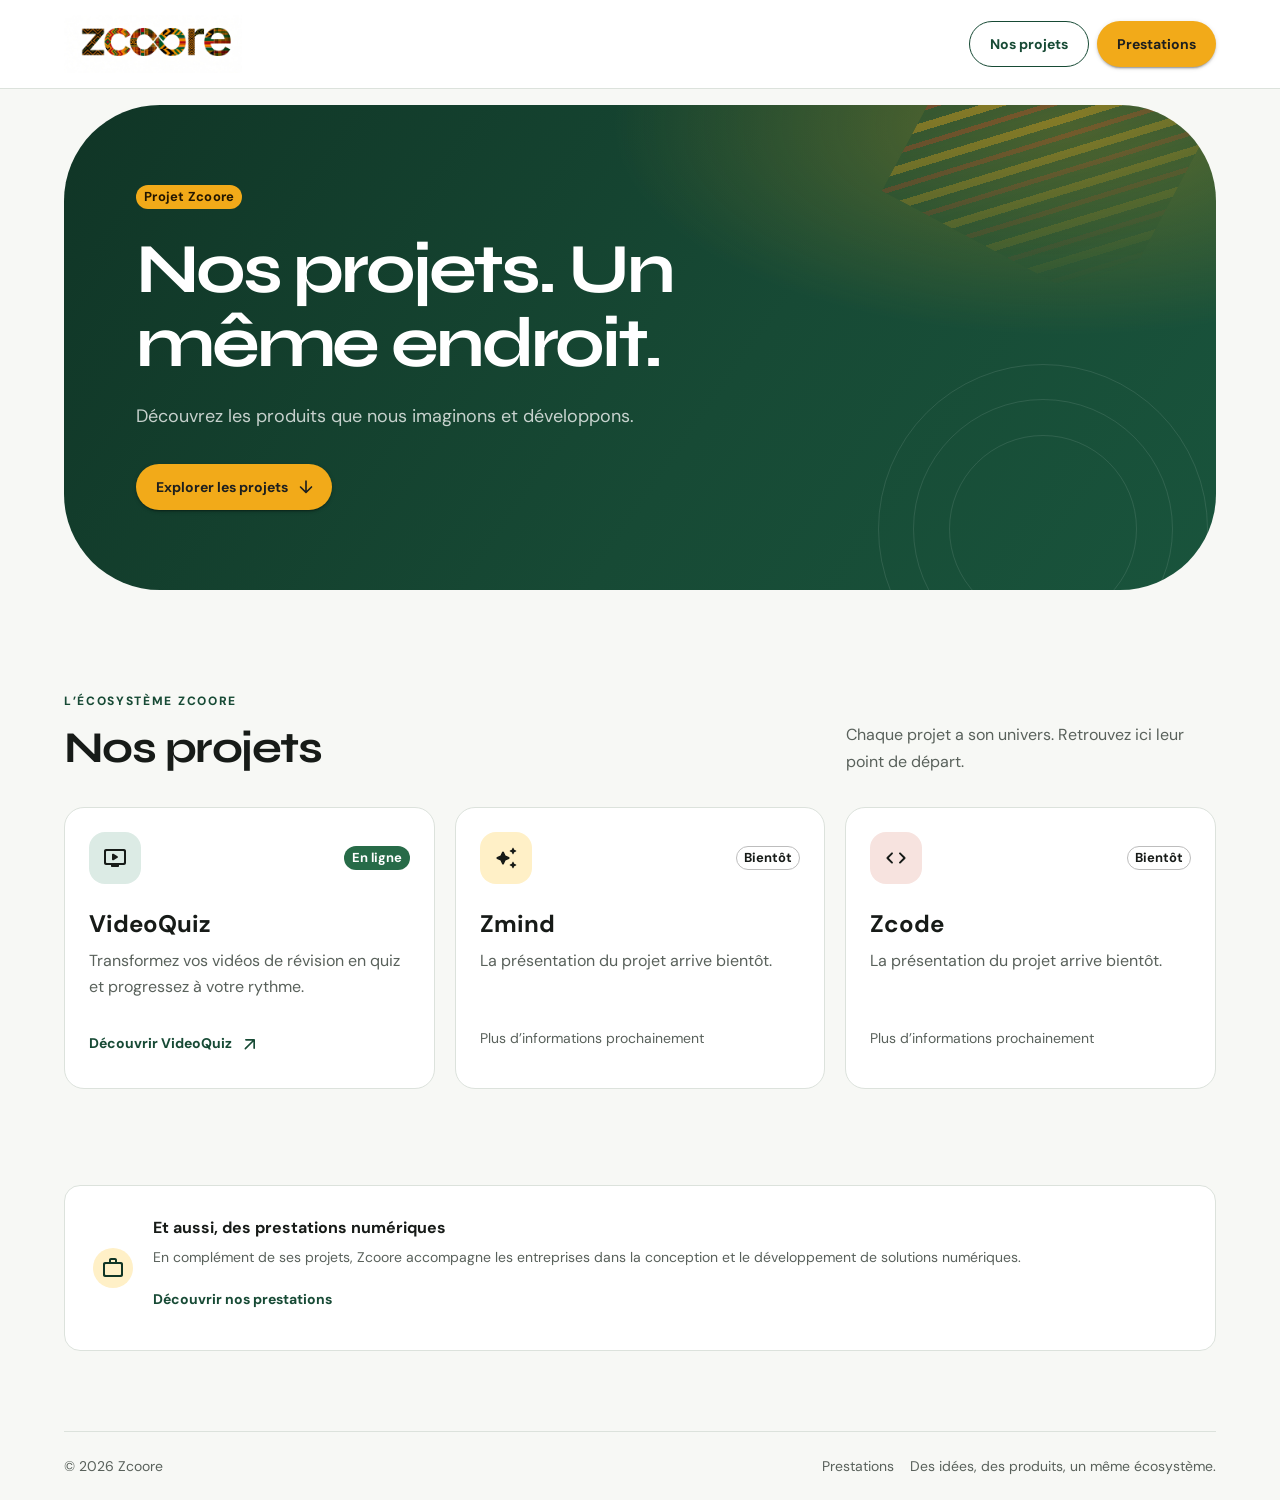
==== commit 48751335: "deploy: publish static site" ====
--- a/index.html
+++ b/index.html
@@ -2,91 +2,41 @@
 <html lang="fr">
   <head>
     <meta charset="UTF-8" />
-    <link rel="icon" type="image/svg+xml" href="/favicon.svg" />
+    <link rel="icon" type="image/jpeg" href="/zcoore-logo-mark.jpg" />
     <meta name="viewport" content="width=device-width, initial-scale=1.0" />
-    <meta name="theme-color" content="#f5ede0" />
-
-    <!-- SEO Primary -->
-    <title>Zcoore — Solutions IT pour entrepreneurs & PME</title>
-    <meta name="description" content="Zcoore vous aide à lancer, développer et maintenir votre présence digitale. Sites web, développement sur mesure, maintenance. Contactez-nous sur WhatsApp sous 24h." />
-    <meta name="keywords" content="développement web, site internet, application web, maintenance, IT, entrepreneur, PME, startup, France" />
+    <meta name="theme-color" content="#f7f8f5" />
+    <title>Zcoore — Des projets numériques, un même écosystème</title>
+    <meta name="description" content="Découvrez les projets numériques imaginés et développés par Zcoore : VideoQuiz, Zmind et Zcode." />
+    <meta name="keywords" content="Zcoore, projets numériques, VideoQuiz, Zmind, Zcode" />
     <meta name="author" content="Zcoore" />
     <meta name="robots" content="index, follow" />
     <link rel="canonical" href="https://www.zcoore.com" />
-
-    <!-- Open Graph -->
-    <meta property="og:type"        content="website" />
-    <meta property="og:url"         content="https://www.zcoore.com" />
-    <meta property="og:title"       content="Zcoore — Solutions IT pour entrepreneurs" />
-    <meta property="og:description" content="Lancez votre présence digitale avec un développeur senior. Sites web, développement sur mesure, maintenance et support." />
-    <meta property="og:image"       content="https://www.zcoore.com/og-image.jpg" />
-    <meta property="og:image:width" content="1200" />
-    <meta property="og:image:height" content="630" />
-    <meta property="og:locale"      content="fr_FR" />
-    <meta property="og:site_name"   content="Zcoore" />
-
-    <!-- Twitter Card -->
-    <meta name="twitter:card"        content="summary_large_image" />
-    <meta name="twitter:title"       content="Zcoore — Solutions IT" />
-    <meta name="twitter:description" content="Lancez votre présence digitale avec un développeur senior." />
-    <meta name="twitter:image"       content="https://www.zcoore.com/og-image.jpg" />
-
-    <!-- JSON-LD Structured Data -->
+    <meta property="og:type" content="website" />
+    <meta property="og:url" content="https://www.zcoore.com" />
+    <meta property="og:title" content="Zcoore — Des projets numériques, un même écosystème" />
+    <meta property="og:description" content="Découvrez les projets numériques imaginés et développés par Zcoore." />
+    <meta property="og:locale" content="fr_FR" />
+    <meta property="og:site_name" content="Zcoore" />
+    <meta name="twitter:card" content="summary" />
+    <meta name="twitter:title" content="Zcoore — Des projets numériques, un même écosystème" />
+    <meta name="twitter:description" content="Découvrez les projets numériques imaginés et développés par Zcoore." />
     <script type="application/ld+json">
     {
       "@context": "https://schema.org",
-      "@type": "LocalBusiness",
+      "@type": "Organization",
       "name": "Zcoore",
-      "description": "Solutions IT pour entrepreneurs et PME — sites web, développement sur mesure, maintenance.",
+      "description": "La société mère des projets numériques VideoQuiz, Zmind et Zcode.",
       "url": "https://www.zcoore.com",
-      "logo": "https://www.zcoore.com/logo.png",
-      "contactPoint": {
-        "@type": "ContactPoint",
-        "contactType": "customer service",
-        "availableLanguage": "French"
-      },
-      "offers": [
-        { "@type": "Offer", "name": "Lancement Rapide", "price": "890", "priceCurrency": "EUR" },
-        { "@type": "Offer", "name": "Maintenance mensuelle", "price": "89", "priceCurrency": "EUR" }
-      ]
+      "logo": "https://www.zcoore.com/zcoore-logo-horizontal.jpg"
     }
     </script>
 
-    <!-- Google Analytics 4 — Consent Mode v2 -->
-    <!-- GA4 loads only after user consent (RGPD) -->
-    <!-- Measurement ID set via VITE_GA4_ID env var at build time -->
-    <script>
-      // Initialize dataLayer and gtag before GA script loads
-      window.dataLayer = window.dataLayer || [];
-      function gtag(){ dataLayer.push(arguments); }
-
-      // Default: deny all until user consents
-      gtag('consent', 'default', {
-        analytics_storage:  'denied',
-        ad_storage:         'denied',
-        ad_user_data:       'denied',
-        ad_personalization: 'denied',
-        wait_for_update:    500,
-      });
-
-      gtag('js', new Date());
-    </script>
-
-    <!-- Preload critical assets -->
-    <link rel="preload" href="/logo.png" as="image" type="image/png" fetchpriority="high" />
-
-    <!-- Fonts — preconnect first, then load -->
-    <!-- Preconnect — critical third parties -->
     <link rel="preconnect" href="https://fonts.googleapis.com" />
     <link rel="preconnect" href="https://fonts.gstatic.com" crossorigin />
-    <link rel="preconnect" href="https://www.googletagmanager.com" />
-    <link rel="preconnect" href="https://www.google-analytics.com" />
-    <link rel="dns-prefetch" href="https://wa.me" />
-    <link rel="dns-prefetch" href="https://plausible.io" />
     <link href="https://fonts.googleapis.com/css2?family=Syne:wght@600;700;800&family=DM+Sans:opsz,wght@9..40,300;9..40,400;9..40,500&display=swap&subset=latin,latin-ext" rel="stylesheet" />
-    <script type="module" crossorigin src="/assets/index-Bsj1W8L2.js"></script>
-    <link rel="modulepreload" crossorigin href="/assets/react-D7Zzjp5l.js">
-    <link rel="stylesheet" crossorigin href="/assets/index-YXdpjulF.css">
+    <script type="module" crossorigin src="/assets/index-DECCqD4h.js"></script>
+    <link rel="modulepreload" crossorigin href="/assets/react-DX12HdNa.js">
+    <link rel="stylesheet" crossorigin href="/assets/index-JJcxSz8Y.css">
   </head>
   <body>
     <div id="root"></div>
--- a/assets/index-JJcxSz8Y.css
+++ b/assets/index-JJcxSz8Y.css
@@ -0,0 +1 @@
+html{scroll-behavior:smooth;-webkit-font-smoothing:antialiased;-moz-osx-font-smoothing:grayscale;text-rendering:optimizeLegibility}body{min-height:100vh}::selection{background:#f2aa19;color:#103526}@media (prefers-reduced-motion: reduce){*,*:before,*:after{scroll-behavior:auto!important;animation-duration:.01ms!important;animation-iteration-count:1!important;transition-duration:.01ms!important}}
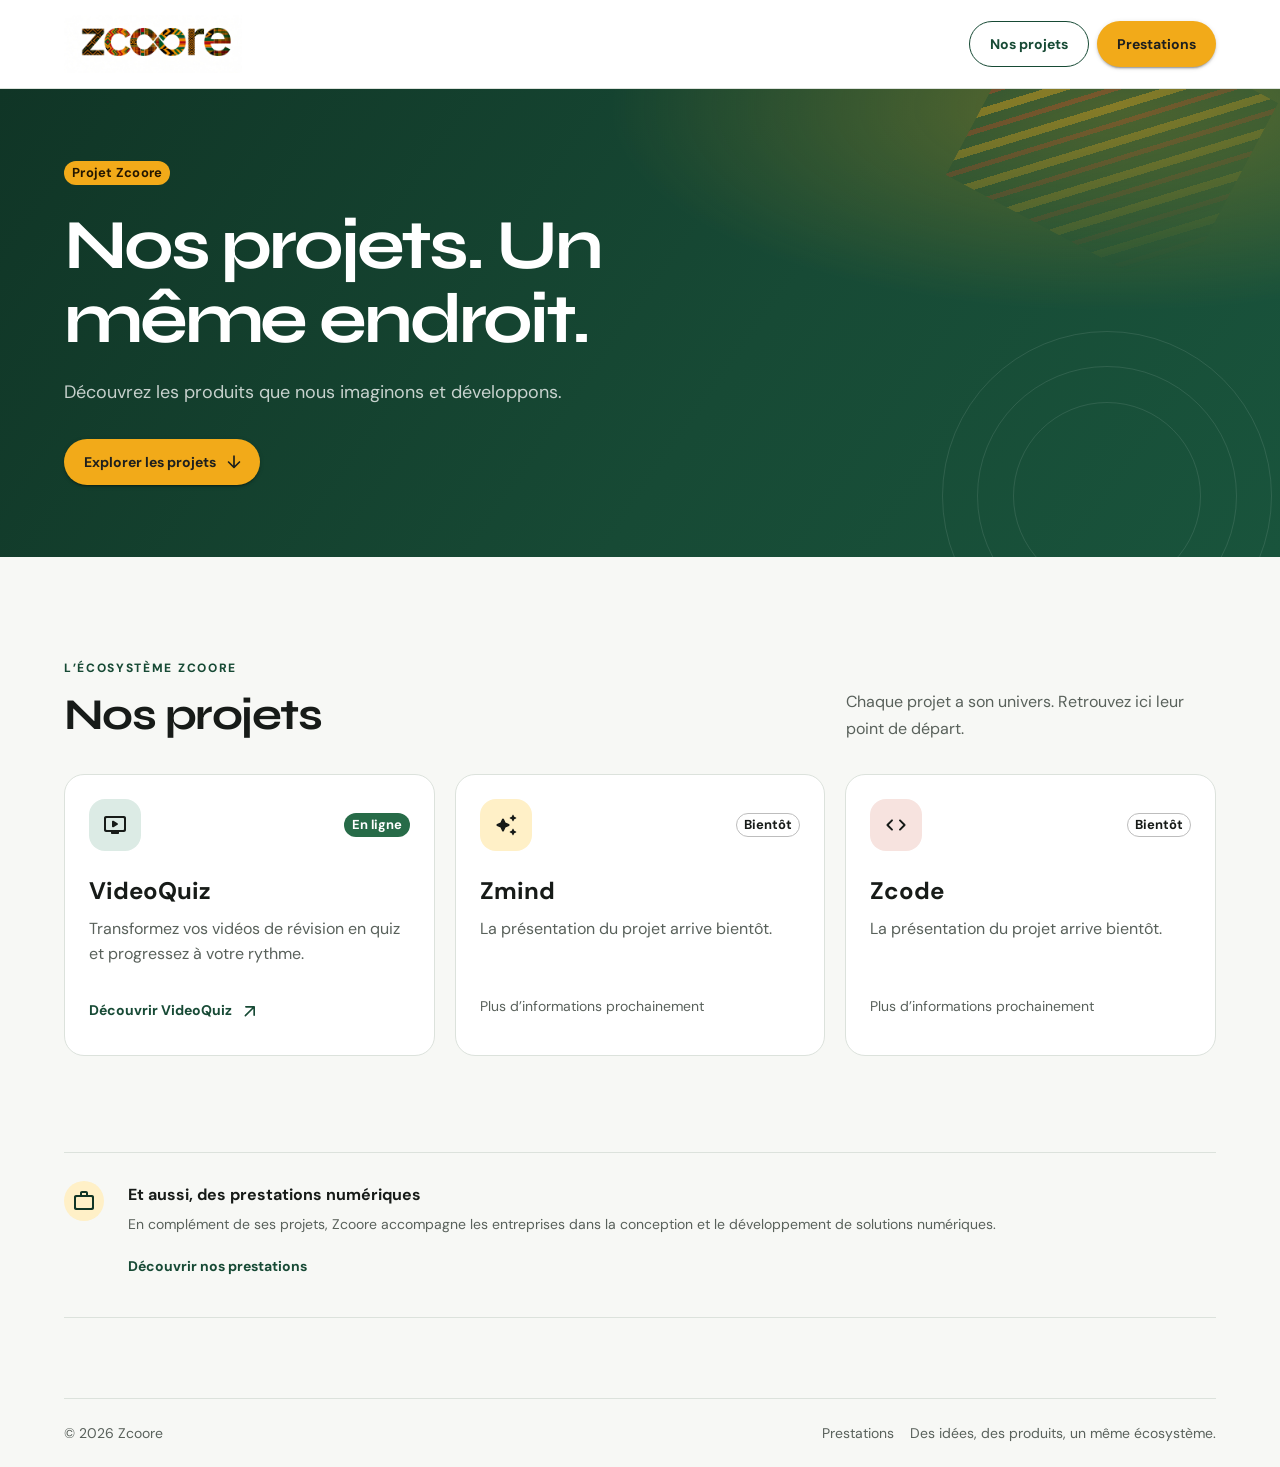
==== commit 78f93ae1: "deploy: publish static site" ====
--- a/index.html
+++ b/index.html
@@ -34,7 +34,7 @@
     <link rel="preconnect" href="https://fonts.googleapis.com" />
     <link rel="preconnect" href="https://fonts.gstatic.com" crossorigin />
     <link href="https://fonts.googleapis.com/css2?family=Syne:wght@600;700;800&family=DM+Sans:opsz,wght@9..40,300;9..40,400;9..40,500&display=swap&subset=latin,latin-ext" rel="stylesheet" />
-    <script type="module" crossorigin src="/assets/index-DECCqD4h.js"></script>
+    <script type="module" crossorigin src="/assets/index-Cug8yAbN.js"></script>
     <link rel="modulepreload" crossorigin href="/assets/react-DX12HdNa.js">
     <link rel="stylesheet" crossorigin href="/assets/index-JJcxSz8Y.css">
   </head>
